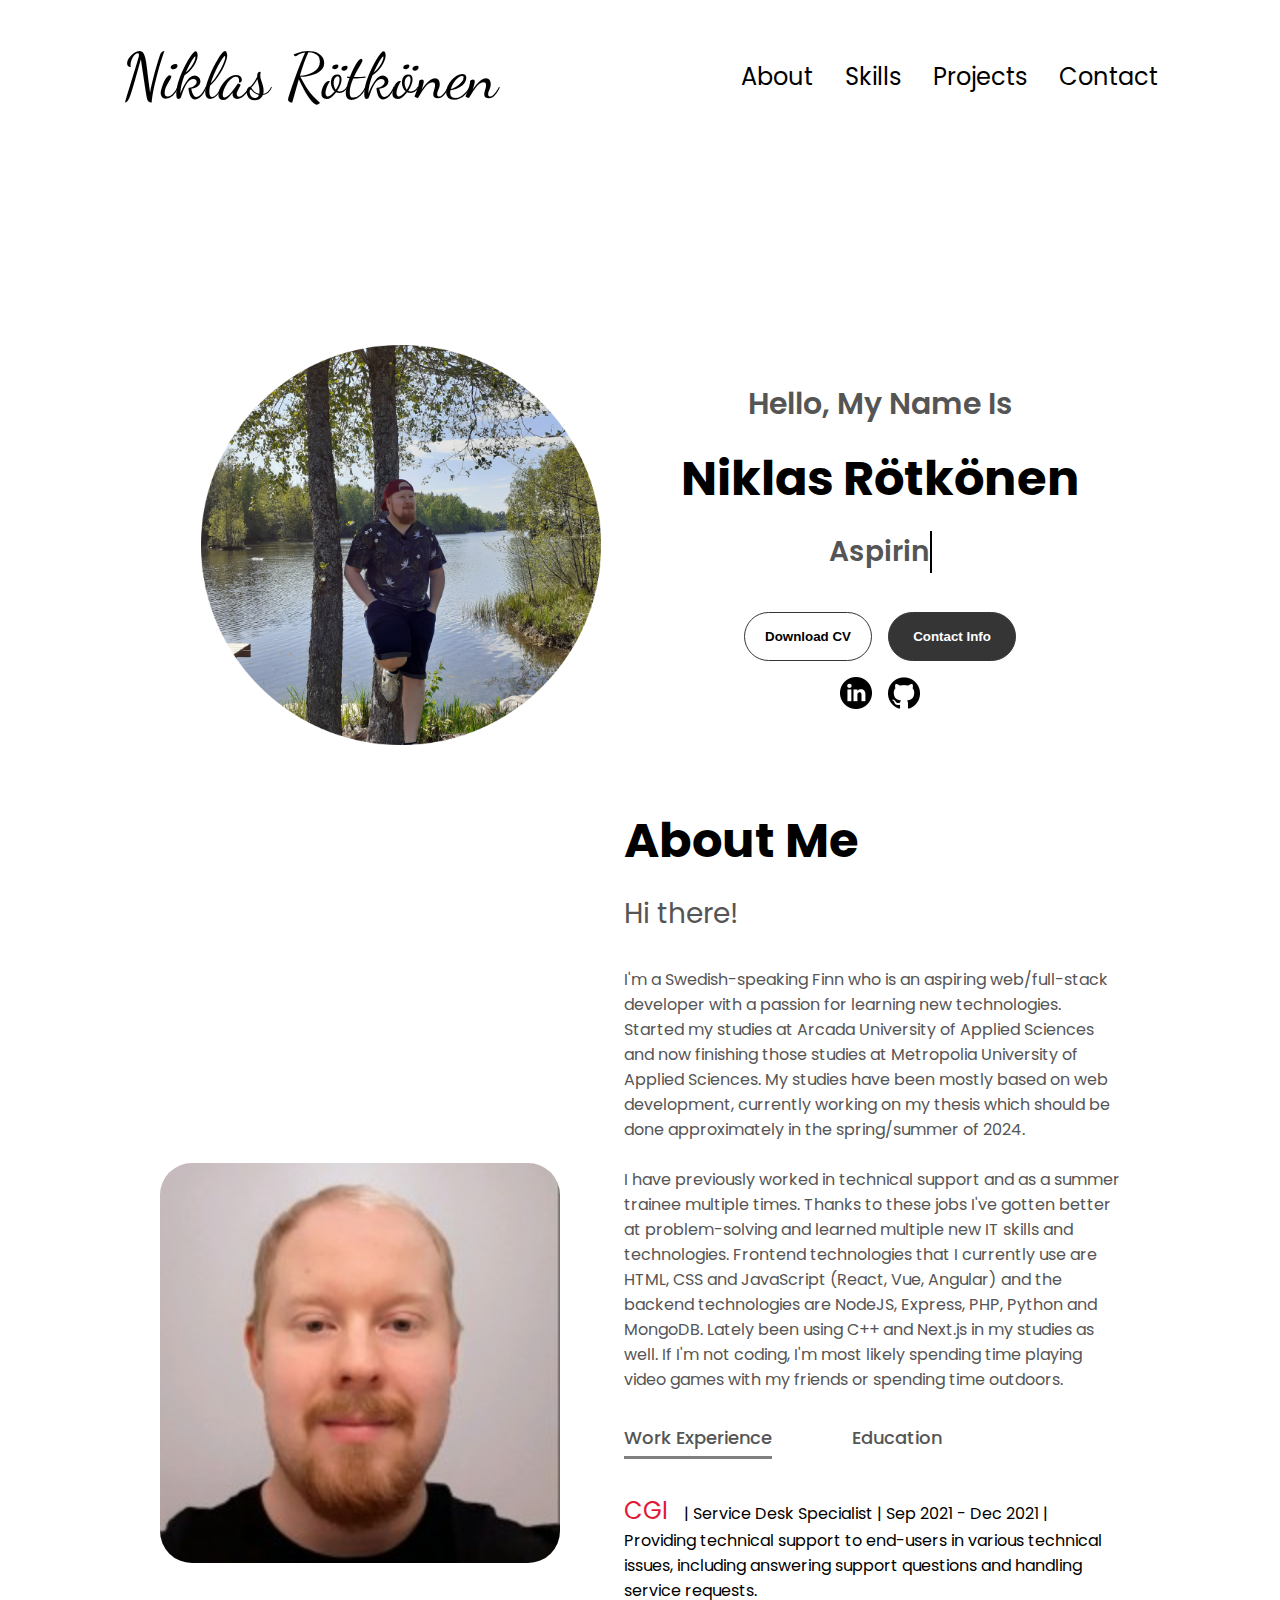
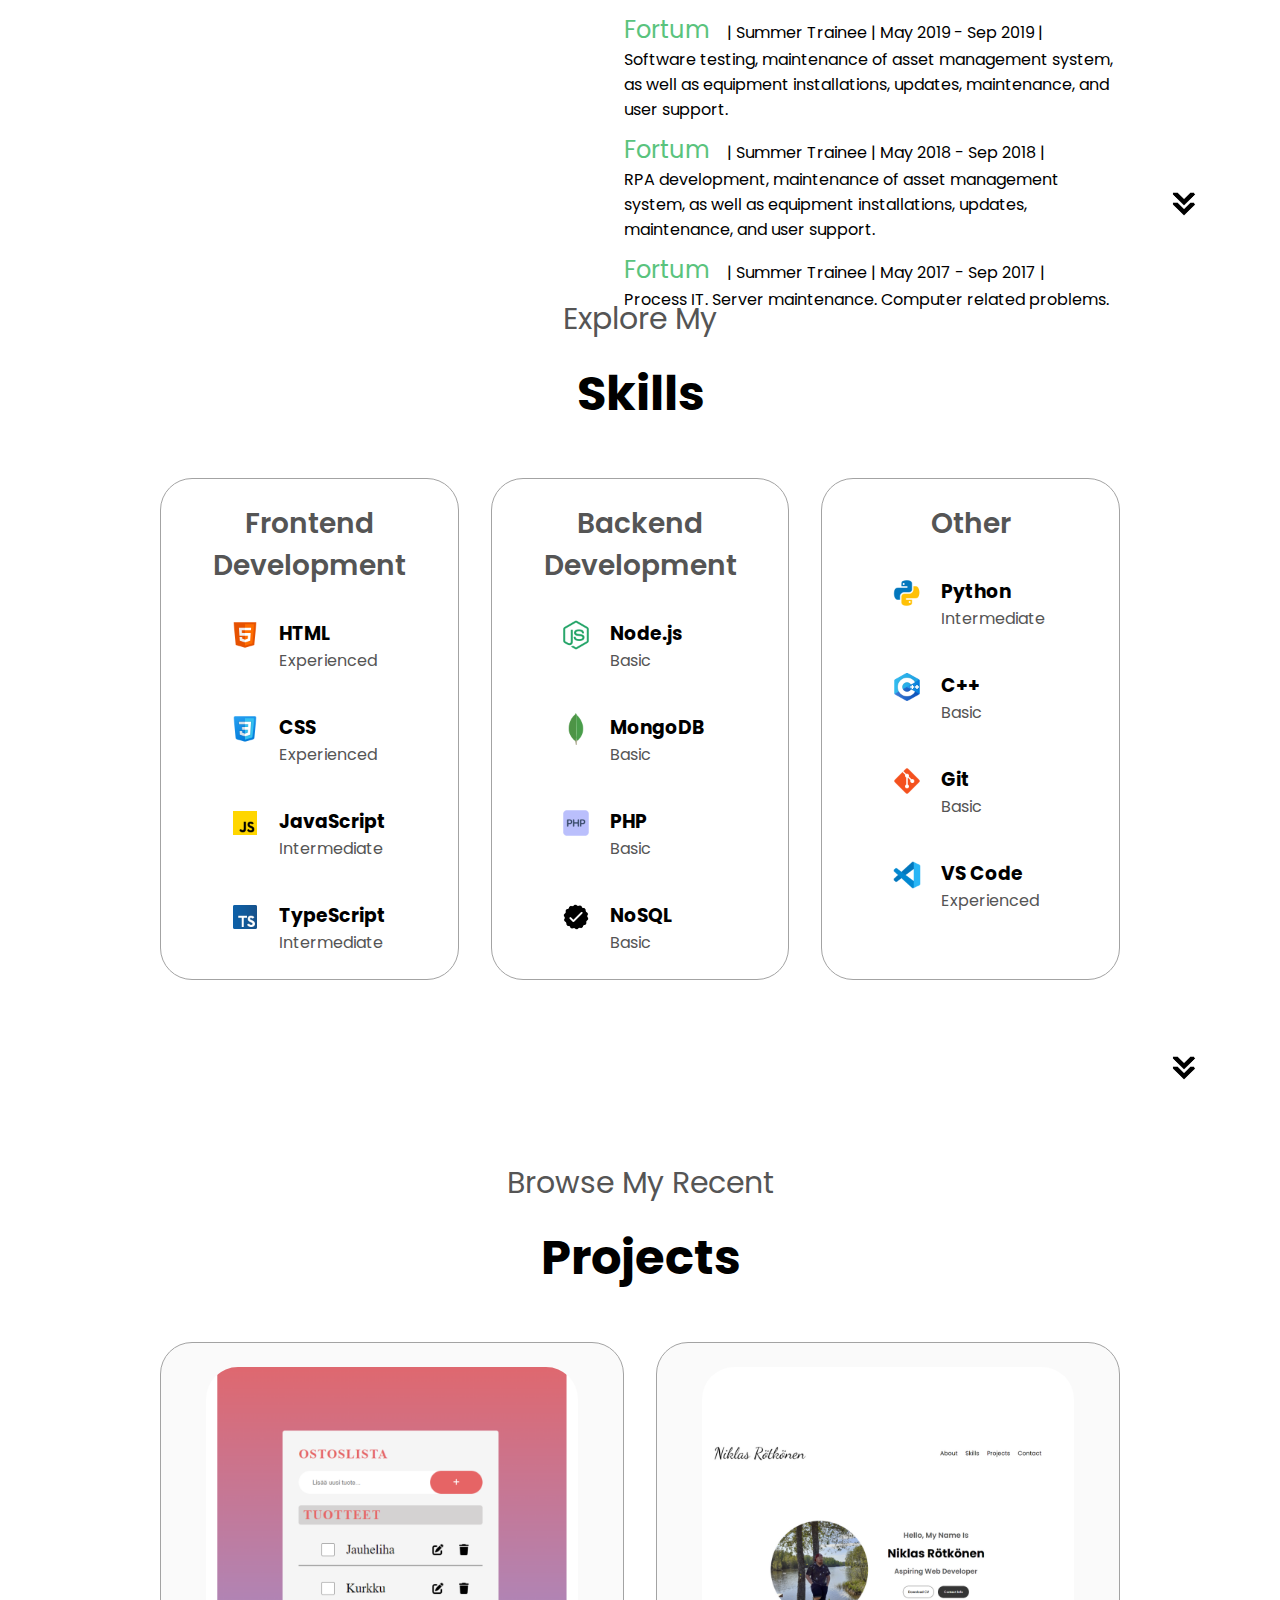
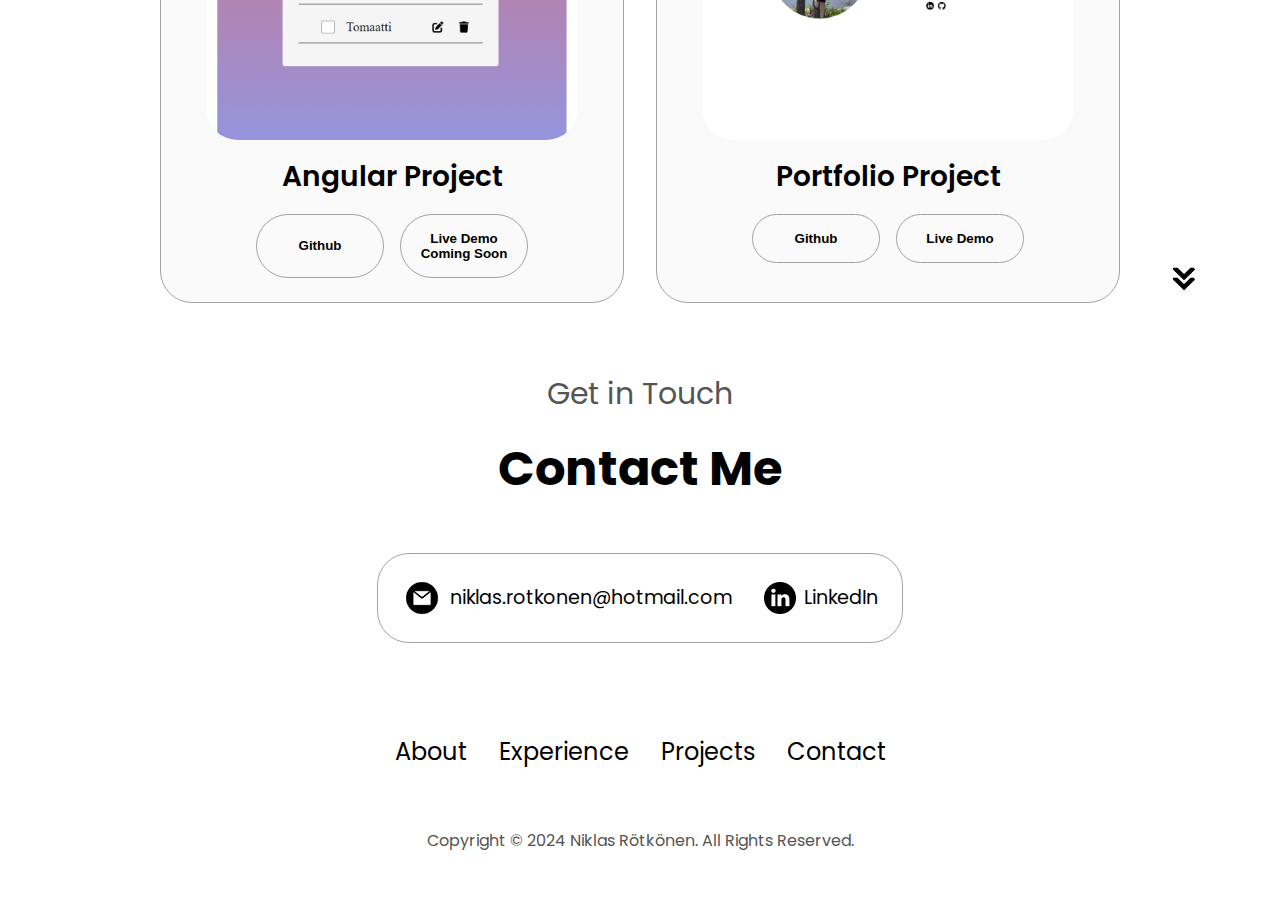
==== index.html @ 267f4d44 "Added new icons for skills" ====
<!DOCTYPE html>
<html lang="en">
  <head>
    <meta charset="UTF-8">
    <meta name="viewport" content="width=device-width, initial-scale=1.0">
    <meta http-equiv="X-UA-Compatible" content="ie=edge">
    <title>My Portfolio</title>
    <link rel="stylesheet" href="style.css">
    <link rel="stylesheet" href="mediaqueries.css">
  </head>
  <body>
    <nav id="website-nav">
      <div class="name">Niklas Rötkönen</div>
      <ul class="nav-links">
        <li><a href="#about">About</a></li>
        <li><a href="#skills">Skills</a></li>
        <li><a href="#projects">Projects</a></li>
        <li><a href="#contact">Contact</a></li>
      </ul>   
    </nav>
    <nav id="mobile-nav">
      <div class="mobile-name">Niklas Rötkönen</div>
      <div class="mobile-menu">
        <div class="mobile-icon" onclick="toggleMenu()">
          <span></span>
          <span></span>
          <span></span>
        </div>
        <ul class="menu-links">
          <li><a href="#about" onclick="toggleMenu()">About</a></li>
          <li><a href="#skills" onclick="toggleMenu()">Skills</a></li>
          <li><a href="#projects" onclick="toggleMenu()">Projects</a></li>
          <li><a href="#contact" onclick="toggleMenu()">Contact</a></li>
        </ul>
      </div>
    </nav>
    <section id="profile">
      <div class="section-pic-container">
        <img src="assets/outdoors.png" alt="Niklas Rötkönen Profile Picture" class="animated-img">
      </div>
      <div class="section-text">
        <p class="section-text-p1">Hello, My Name Is</p>
        <h1 class="title">Niklas Rötkönen</h1>
        <p id="typewriter" class="section-text-p2"></p>
        <div class="btn-container">
          <button class="btn btn-color-2" onclick="window.open('assets/EnglishCV.pdf')">Download CV</button>
          <button class="btn btn-color-1" onclick="location.href='#contact'">Contact Info</button>
        </div>
        <div id="socials-container">
          <img src="assets/linkedin.png" alt="My Linkedin profile" class="icon" onclick="location.href='https://linkedin.com/in/niklas-rötkönen-7517a8155/'">
          <img src="assets/github.png" alt="My Github profile" class="icon" onclick="location.href='https://github.com/rotkonen'">
        </div>
      </div>
    </section>
    <section id="about">
      <div class="section-container">
        <div class="section-pic-container">
          <img src="assets/profile.png" alt="Profile picture" class="about-pic"/>
        </div>
        <div class="about-details-container">
          <h1 class="title-about">About Me</h1>
          <div class="text-container">
            <p class="section-text-p3">Hi there!</p>
            <p>
              I'm a Swedish-speaking Finn who is an aspiring web/full-stack developer with a passion for learning new technologies.
              Started my studies at Arcada University of Applied Sciences and now finishing those studies at Metropolia University of Applied Sciences. My studies have been mostly based on web development, currently working on my thesis which should be done approximately in the spring/summer of 2024.
              <br><br>I have previously worked in technical support and as a summer trainee multiple times. Thanks to these jobs I've gotten better at problem-solving and learned multiple new IT skills and technologies.
              Frontend technologies that I currently use are HTML, CSS and JavaScript (React, Vue, Angular) and the backend technologies are NodeJS, Express, PHP, Python and MongoDB. Lately been using C++ and Next.js in my studies as well.
              If I'm not coding, I'm most likely spending time playing video games with my friends or spending time outdoors. 
            </p>
          </div>
          <div class="about-containers">
            <p class="tab-links active-link" onclick="openTab('workexperience')">Work Experience</p>
            <p class="tab-links" onclick="openTab('education')">Education</p>
          </div>
          <div class="tab-containers active-tab" id="workexperience">
            <ul>
              <li><span class="cgi">CGI</span>| Service Desk Specialist | Sep 2021 - Dec 2021 |<br>Providing technical support to end-users in various technical issues, including answering support questions and handling service requests.</li>
              <li><span class="fortum">Fortum</span>| Summer Trainee | May 2019 - Sep 2019 |<br>Software testing, maintenance of asset management system, as well as equipment installations, updates, maintenance, and user support.</li> 
              <li><span class="fortum">Fortum</span>| Summer Trainee | May 2018 - Sep 2018 |<br>RPA development, maintenance of asset management system, as well as equipment installations, updates, maintenance, and user support.</li>
              <li><span class="fortum">Fortum</span>| Summer Trainee | May 2017 - Sep 2017 |<br>Process IT. Server maintenance. Computer related problems.</li>
            </ul>
          </div>
          <div class="tab-containers" id="education">
            <ul>
              <li><span class="metropolia">Metropolia</span>| Jun 2022 - May/Jun 2024 |<br>Bachelor of Engineering | Information and Communication Technology</li>
              <li><span class="arcada">Arcada</span>| 2015 - 2021 |<br>Infortmation Technology</li> 
            </ul>
          </div>
        </div>
      </div>
      <img src="assets/arrow.png" alt="Arrow icon" class="icon arrow" onclick="location.href='#skills'"/>
    </section>
    <section id="skills">
      <p class="section-text-p1">Explore My</p>
      <h1 class="title">Skills</h1>
      <div class="skills-details-container">
        <div class="about-containers">
          <div class="details-container">
            <h2 class="skills-sub-title">Frontend Development</h2>
            <div class="article-container">
              <article>
                <img src="assets/html.png" alt="Skills icon" class="icon"/>
                <div class="skill-details">
                  <h3>HTML</h3>
                  <p>Experienced</p>
                </div>
              </article>
              <article>
                <img src="assets/css.png" alt="Skills icon" class="icon"/>
                <div class="skill-details">
                  <h3>CSS</h3>
                  <p>Experienced</p>
                </div>
              </article>
              <article>
                <img src="assets/javascript.png" alt="Skills icon" class="icon"/>
                <div class="skill-details">
                  <h3>JavaScript</h3>
                  <p>Intermediate</p>
                </div>
              </article>
              <article>
                <img src="assets/typescript.png" alt="Skills icon" class="icon"/>
                <div class="skill-details">
                  <h3>TypeScript</h3>
                  <p>Intermediate</p>
                </div>
              </article>
            </div>
          </div>
          <div class="details-container">
            <h2 class="skills-sub-title">Backend Development</h2>
            <div class="article-container">
              <article>
                <img src="assets/nodejs.png" alt="Skills icon" class="icon"/>
                <div class="skill-details">
                  <h3>Node.js</h3>
                  <p>Basic</p>
                </div>
              </article>
              <article>
                <img src="assets/mongodb.png" alt="Skills icon" class="icon"/>
                <div class="skill-details">
                  <h3>MongoDB</h3>
                  <p>Basic</p>
                </div>
              </article>
              <article>
                <img src="assets/php.png" alt="Skills icon" class="icon"/>
                <div class="skill-details">
                  <h3>PHP</h3>
                  <p>Basic</p>
                </div>
              </article>
              <article>
                <img src="assets/checkmark.png" alt="Skills icon" class="icon"/>
                <div class="skill-details">
                  <h3>NoSQL</h3>
                  <p>Basic</p>
                </div>
              </article>
            </div>
          </div>
          <div class="details-container">
            <h2 class="skills-sub-title">Other</h2>
            <div class="article-container">
              <article>
                <img src="assets/python.png" alt="Skills icon" class="icon"/>
                <div class="skill-details">
                  <h3>Python</h3>
                  <p>Intermediate</p>
                </div>
              </article>
              <article>
                <img src="assets/c.png" alt="Skills icon" class="icon"/>
                <div class="skill-details">
                  <h3>C++</h3>
                  <p>Basic</p>
                </div>
              </article>
              <article>
                <img src="assets/git.png" alt="Skills icon" class="icon"/>
                <div class="skill-details">
                  <h3>Git</h3>
                  <p>Basic</p>
                </div>
              </article>
              <article>
                <img src="assets/visual-studio-code.png" alt="Skills icon" class="icon"/>
                <div class="skill-details">
                  <h3>VS Code</h3>
                  <p>Experienced</p>
                </div>
              </article>
            </div>
          </div>
        </div>
      </div>
      <img src="assets/arrow.png" alt="Arrow icon" class="icon arrow" onclick="location.href='#projects'"/>
    </section>
    <section id="projects">
      <p class="section-text-p1">Browse My Recent</p>
      <h1 class="title">Projects</h1>
      <div class="skills-details-container">
        <div class="about-containers">
          <div class="details-container color-container">
            <div class="article-container">
              <img src="assets/project-1.png" alt="Project 1" class="project-img"/>
            </div>
            <h2 class="skills-sub-title project-title">Angular Project</h2>
            <div class="btn-container">
              <button class="btn btn-color-2 project-btn" onclick="location.href='https://github.com/rotkonen/ShoppingList'">Github</button>
              <button class="btn btn-color-2 project-btn" onclick="location.href=''">Live Demo Coming Soon</button>
            </div>
          </div>
          <div class="details-container color-container">
            <div class="article-container">
              <img src="assets/project-2.png" alt="Project 2" class="project-img"/>
            </div>
            <h2 class="skills-sub-title project-title">Portfolio Project</h2>
            <div class="btn-container">
              <button class="btn btn-color-2 project-btn" onclick="location.href='https://github.com/rotkonen/Portfolio'">Github</button>
              <button class="btn btn-color-2 project-btn" onclick="location.href='https://rotkonen.github.io/Portfolio/'">Live Demo</button>
            </div>
          </div>
        </div>
      </div>
      <img src="assets/arrow.png" alt="Arrow icon" class="icon arrow" onclick="location.href='#contact'"/>
    </section>
    <section id="contact">
      <p class="section-text-p1">Get in Touch</p>
      <h1 class="title">Contact Me</h1>
      <div class="contact-info-upper-container">
        <div class="contact-info-container">
          <img src="assets/email.png" alt="Email icon" class="icon contact-icon email-icon"/>
          <p><a href="mailto:niklas.rotkonen@hotmail.com">niklas.rotkonen@hotmail.com</a></p>
        </div>
        <div class="contact-info-container">
          <img src="assets/linkedin.png" alt="LinkedIn icon" class="icon contact-icon"/>
          <p><a href="https://linkedin.com/in/niklas-rötkönen-7517a8155/">LinkedIn</a></p>
        </div>
      </div>
    </section>
    <footer>
      <nav>
        <div class="nav-links-container">
          <ul class="nav-links">
            <li><a href="#about">About</a></li>
            <li><a href="#experience">Experience</a></li>
            <li><a href="#projects">Projects</a></li>
            <li><a href="#contact">Contact</a></li>
          </ul>
        </div>
      </nav>
      <p>Copyright &#169; 2024 Niklas Rötkönen. All Rights Reserved.</p>
    </footer>
    <script src="script.js"></script>
  </body>
</html>
---- style.css ----
@import url('https://fonts.googleapis.com/css2?family=Poppins:ital,wght@0,100;0,200;0,300;0,400;0,500;0,600;0,700;0,800;0,900;1,100;1,200;1,300;1,400;1,500;1,600;1,700;1,800;1,900&display=swap');
@import url('https://fonts.googleapis.com/css2?family=Dancing+Script:wght@400..700&family=Lugrasimo&display=swap');
* {
    margin: 0;
    padding: 0;
}
body {
    font-family: "Poppins", serif;
}
html {
    scroll-behavior: smooth;
}
p {
 color:rgb(85, 85, 85);
}
a, .btn {
    transition: all 300ms ease;
}
nav, .nav-links {
    display: flex;
}
nav {
    justify-content: space-around;
    align-items: center;
    height: 17vh;
}
.nav-links {
    gap: 2rem;
    list-style: none;
    font-size: 1.5rem;
}
a {
    color: black;
    text-decoration: none;
    text-decoration-color: white;
    position: relative;
}
a::after {
    content: '';
    width: 0;
    height: 0.1em;
    background: grey;
    position: absolute;
    left: 0;
    bottom: -0.375rem;
    transition: 0.5s;
}
a:hover::after,
a:focus::after {
    width: 100%;
}
.name {
    font-family: "Dancing Script", serif;
    font-size: 4rem;
}
.name {
    cursor: default;
}
#mobile-nav {
    display: none;
}
.mobile-menu {
    position: relative;
    display: inline-block;
}
.mobile-icon {
    display: flex;
    flex-direction: column;
    justify-content: space-between;
    height: 24px;
    width: 30px;
    cursor: pointer;
}
.mobile-icon span {
    width: 100%;
    height: 2px;
    background-color: black;
    transition: all 0.3 ease-in-out;
}
.menu-links {
    position:absolute;
    top:100%;
    right:0%;
    background-color: white;
    width: fit-content;
    max-height: 0;
    overflow: hidden;
    transition: all 0.3 ease-in-out;
}
.menu-links a {
    display: block;
    padding: 10px;
    text-align: center;
    font-size: 1.5rem;
    color: black;
    text-decoration: none;
    transition: all 0.3 ease-in-out;
}
.menu-links li {
    list-style: none;
}
.menu-links.open {
    max-height: 300px;
}
.mobile-icon.open span:first-child {
    transform: rotate(45deg) translate(10px, 5px);
}
.mobile-icon.open span:nth-child(2) {
    opacity: 0;
}
.mobile-icon.open span:last-child {
    transform: rotate(-45deg) translate(10px, -5px);
}
.mobile-icon span:first-child {
    transform: none;
}
.mobile-icon span:first-child {
    opacity: 1;
}
.mobile-icon span:first-child {
    transform: none;
}

/* Sections */

section {
    padding-top: 4vh;
    height: 96vh;
    margin: 0 10rem;
    box-sizing: border-box;
    min-height: fit-content;
}
.section-container {
    display: flex;
}

/* Profile Section */

#profile {
    display: flex;
    justify-content: center;
    gap: 5rem;
    height: 80vh;

}
.section-pic-container {
    display: flex;
    height: 400px;
    width: 400px;
    margin: auto 0;
}
.section-text {
    align-self: center;
    text-align: center;
}
.section-text p {
    font-weight: 600;
}
.section-text-p1 {
    text-align: center;
    font-size: 30px;
    margin-bottom: 1rem;
}
.section-text-p2 {
    font-size: 1.75rem;
    margin-bottom: 2rem;
}
.section-text-p3 {
    font-size: 1.75rem;
    margin-bottom: 2rem;
}
.section-text-p2 {
    border-right: 2px solid #000;
    white-space: nowrap;
    overflow: hidden;
    display: inline-block;
    animation: typing 2s steps(40, end), blink-caret .75s step-end infinite;
}
  @keyframes typing {
    from { width: 0 }
    to { width: 100% }
  }
  @keyframes blink-caret {
    from, to { border-color: transparent }
    50% { border-color: #000 }
  }
.title {
    font-size: 3rem;
    text-align: center;
    margin-bottom: 1rem;
}
#socials-container {
    display: flex;
    justify-content: center;
    margin-top: 1rem;
    gap: 1rem;
}
.animated-img {
    animation: pulse 2s infinite;
  }
  
  @keyframes pulse {
    0% {
      transform: scale(1);
    }
    50% {
      transform: scale(1.1);
    }
    100% {
      transform: scale(1);
    }
  }

/* ICONS */

.icon {
    cursor: pointer;
    height: 2rem;
}

/* BUTTONS */

.btn-container {
    display: flex;
    justify-content: center;
    gap: 1rem;
}
.btn {
    font-weight: 600;
    transition: all 300ms ease;
    padding: 1rem;
    width: 8rem;
    border-radius: 2rem;
}
.btn-color-1, .btn-color-2 {
    border: rgb(53,53,53,53) 0.1rem solid;
}
.btn-color-1:hover, .btn-color-2:hover {
    cursor: pointer;
}
.btn-color-1, .btn-color-2:hover {
    background: rgb(53,53,53);
    color: white;
}
.btn-color-1:hover {
    background: rgb(0,0,0);
}
.btn-color-2 {
    background: none;
}
.btn-color-2:hover {
    border: rgb(255,255,255) 0.1rem solid;
}
.btn-container {
    gap: 1rem;
}

/* About Section */

#about {
    position: relative;
}
.about-containers {
    gap:2rem;
    margin-bottom: 2rem;
    margin-top: 2rem;
}
.about-details-container {
    justify-content: center;
    flex-direction: column;
}
.about-containers, .about-details-container {
    display: flex;
}
.title-about {
    font-size: 3rem;
    margin-bottom: 1rem; 
}
.tab-links {
    margin-right: 3rem;
    font-size: 18px;
    font-weight: 500;
    cursor: pointer;
    position: relative;
}
.tab-links::after {
    content: '';
    width: 0;
    height: 0.2rem;
    background: grey;
    position: absolute;
    left:0;
    bottom: -0.5rem;
    transition: 0.5s;
}
.tab-links.active-link::after {
    width: 100%;
}
.tab-containers ul li {
    list-style: none;
    margin: 0.6rem 0;
}
.cgi {
    color: #e11937;
    font-size: 1.5rem;
    margin-right: 1rem;
}
.fortum {
    color: #5ac37d;
    font-size: 1.5rem;
    margin-right: 1rem;
}
.metropolia {
    color: #e85d0c;
    font-size: 1.5rem;
    margin-right: 1rem;
}
.arcada {
    font-size: 1.5rem;
    margin-right: 1rem;
}
.tab-containers {
    display: none;
}
.tab-containers.active-tab {
    display: block;
}
.about-pic {
    border-radius: 2rem;
}
.arrow {
    position: absolute;
    right: -5rem;
    bottom: 2.5rem;
}
.icon.arrow {
    animation: bounce 0.5s infinite alternate;
}

  @keyframes bounce{
    from {
      transform: translateY(0);
    }
    to {
      transform: translateY(-10px);
    }
  }
.details-container {
    padding: 1.5rem;
    flex: 1;
    background: white;
    border-radius: 2rem;
    border: rgb(53,53,53) 0.1rem solid;
    border-color: rgb(163,163,163);
    text-align: center;
}
.section-container {
    gap: 4rem;
    height: 80%;
}
.section-pic-container {
    height: 400px;
    width: 400px;
    margin: auto 0;    
}

/* Skills SECTION */

#skills {
    position: relative;
}
.skills-sub-title {
    color: rgb(85, 85, 85);
    font-weight: 600;
    font-size: 1.75rem;
    margin-bottom: 2rem;
}
.skills-details-container {
    display: flex;
    justify-content: center;
    flex-direction: column;
}
.article-container {
    display: flex;
    text-align: initial;
    flex-wrap: wrap;
    flex-direction: row;
    gap: 2.5rem;
    justify-content: space-around;
}
article {
    display: flex;
    width: 10rem;
    justify-content: space-around;
    gap: 0.5rem;
}
article .icon {
    cursor: default;
}
.skill-details {
    flex-grow: 1;
    margin-left: 10px;
}
  
  /* PROJECTS SECTION */
  
#projects {
    position: relative;
}
.color-container {
    border-color: rgb(163, 163, 163);
    background: rgb(250, 250, 250);
}
.project-img {
    border-radius: 2rem;
    width: 90%;
    height: 90%;
}
.project-title {
    margin: 1rem;
    color: black;
}
.project-btn {
    color: black;
    border-color: rgb(163, 163, 163);
}
.article-container .project-img {
    transition: transform 0.3s ease;
}
.article-container:hover .project-img {
    transform: scale(1.04);
}
  
/* CONTACT */
  
#contact {
    display: flex;
    justify-content: center;
    flex-direction: column;
    height: 70vh;
}
.contact-info-upper-container {
    display: flex;
    justify-content: center;
    border-radius: 2rem;
    border: rgb(53, 53, 53) 0.1rem solid;
    border-color: rgb(163, 163, 163);
    background: (250, 250, 250);
    margin: 2rem auto;
    padding: 0.5rem;
}
.contact-info-container {
    display: flex;
    align-items: center;
    justify-content: center;
    gap: 0.5rem;
    margin: 1rem;
}
.contact-info-container p {
    font-size: larger;
}
.contact-icon {
    cursor: default;
}
  
.email-icon {
    height: 2.5rem;
}
  
/* FOOTER SECTION */
  
footer {
    height: 26vh;
    margin: 0 1rem;
}
  
footer p {
    text-align: center;
}
---- mediaqueries.css ----
@import url('https://fonts.googleapis.com/css2?family=Dancing+Script:wght@400..700&family=Lugrasimo&display=swap');
@media screen and (max-width: 1200px){
    #website-nav{
        display: none;
    }
    #mobile-nav{
        display: flex;
        position: relative;
        z-index: 9999;
    }
    #experience, .experience-details-container {
        margin-top: 2rem;
    }
    #profile, .section-container{
        display: block;
    }
    .arrow {
        display: none;
    }    
    section, .section-container{
        height: fit-content;
    }
    section{
        margin: 0 5%;
    }
    .section-pic-container{
        width: 275px;
        height: 275px;
        margin: 0 auto 2rem;
    }
    .about-containers {
        margin-top: 2rem;
        display: flex;
    }
    .tab-links {
      margin-right: 20px;
    }
    .title-about{
      text-align: center;
    }
    .section-text-p3{
      text-align: center;
    }
}

@media screen and (max-width: 1400px){
    #profile{
        height: 83vh;
        margin-bottom: 6rem;
    }
    .about-containers {
        flex-wrap: wrap;
    }
    #contact, #projects {
        height: fit-content;
    }  
}

@media screen and (max-width: 600px) {
    #contact, footer {
      height: 40vh;
    }
    #profile {
      height: 83vh;
      margin-bottom: 0;
    }
    article {
      font-size: 1rem;
    }
    footer nav {
      height: fit-content;
      margin-bottom: 2rem;
    }
    .about-containers, .contact-info-upper-container, .btn-container {
      flex-wrap: wrap;
    }
    .contact-info-container {
      margin: 0;
    }
    .contact-info-container p, .nav-links li a {
      font-size: 1rem;
    }
    .experience-sub-title {
      font-size: 1.25rem;
    }
    .logo {
      font-size: 1.5rem;
    }
    .nav-links {
      flex-direction: column;
      gap: 0.5rem;
      text-align: center;
    }
    .section-pic-container {
      width: auto;
      height: 46vw;
      justify-content: center;
    }
    .section-text-p2 {
      font-size: 1.25rem;
    }
    .title {
      font-size: 2rem;
    }
    .text-container {
      text-align: justify;
    }
  }
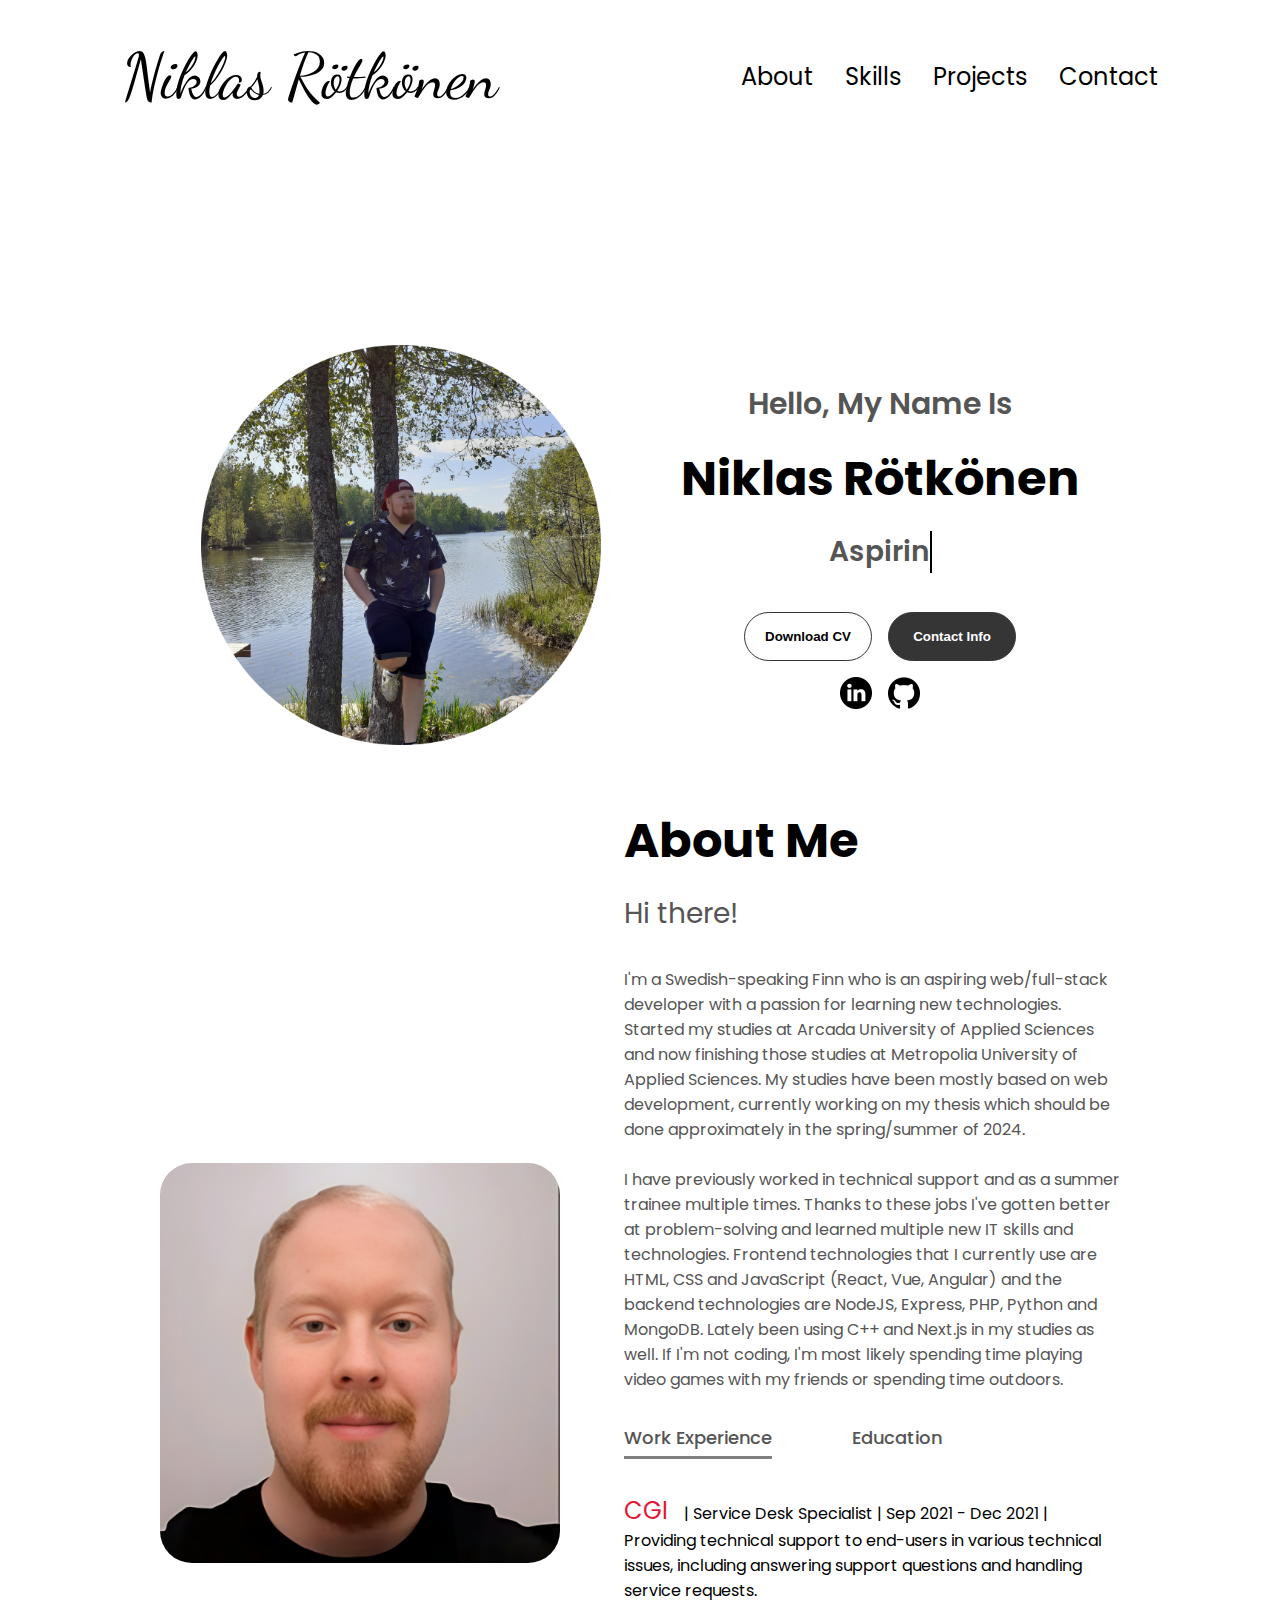
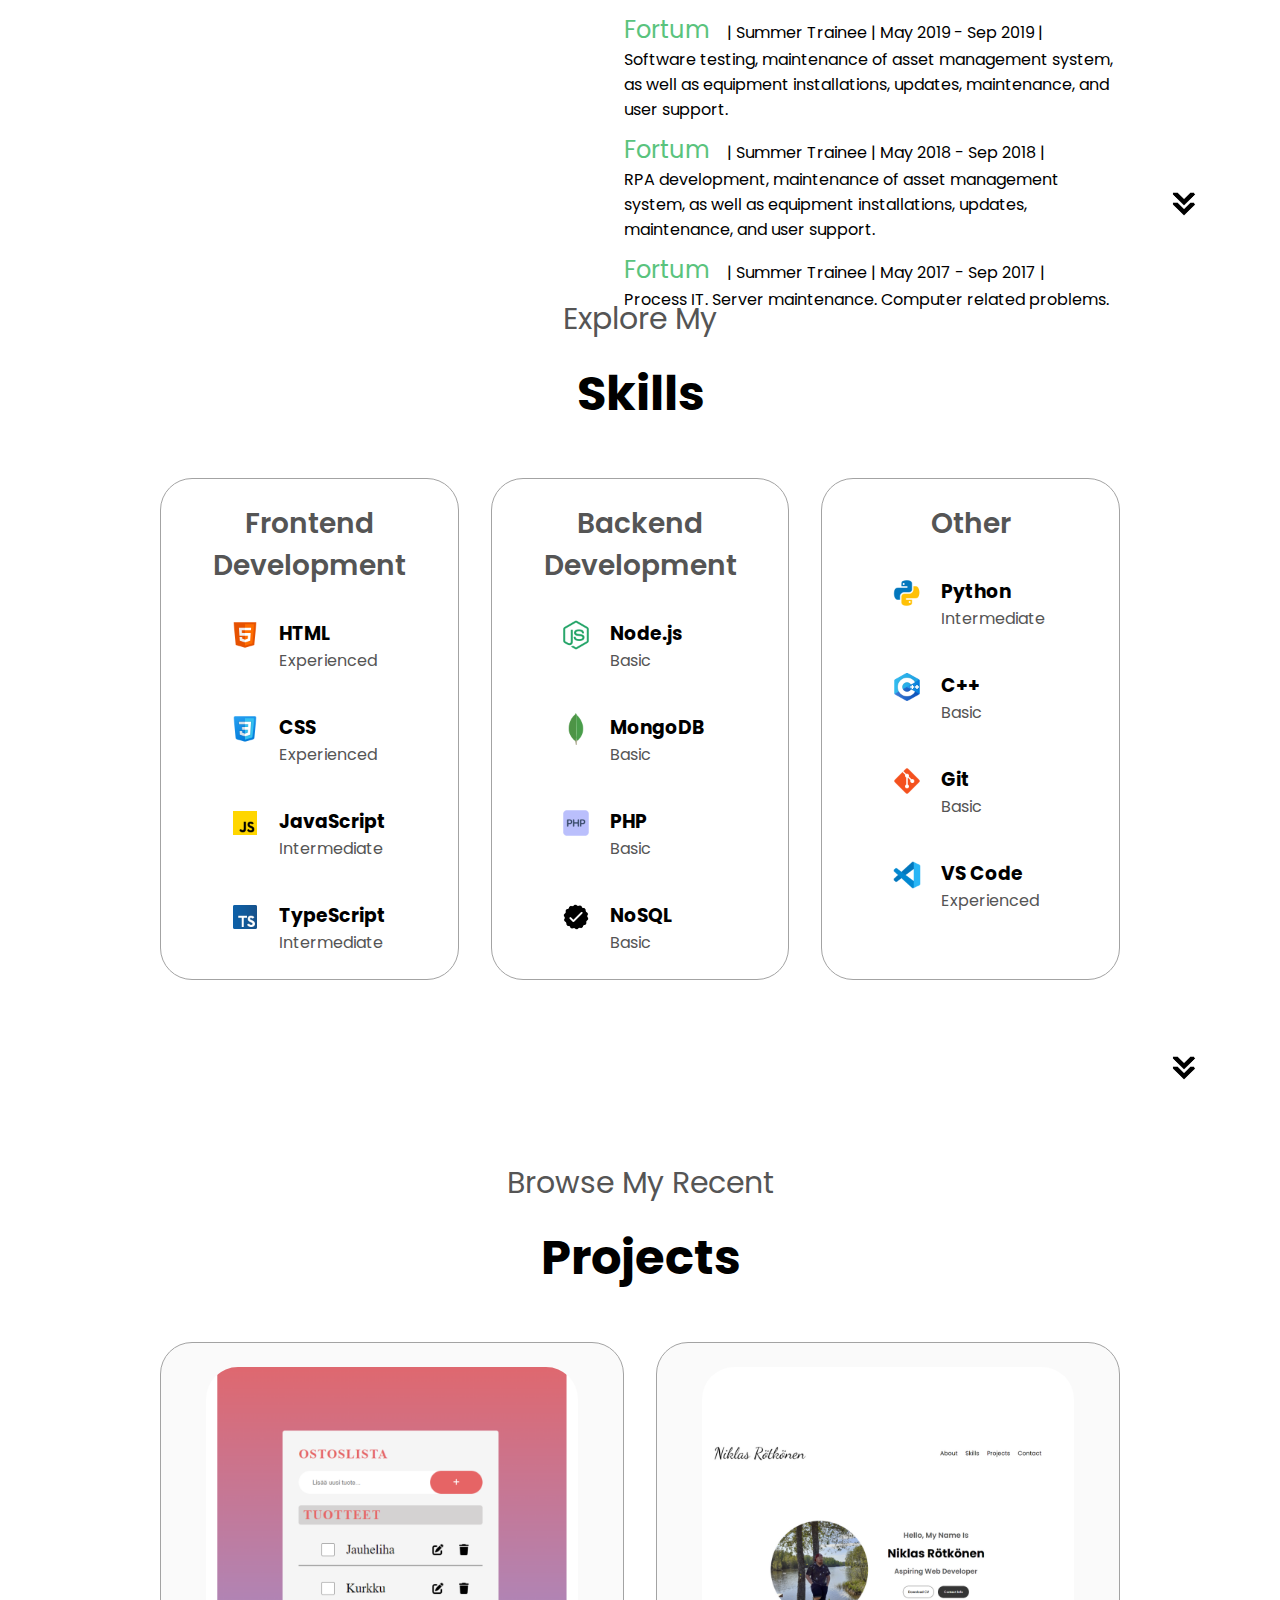
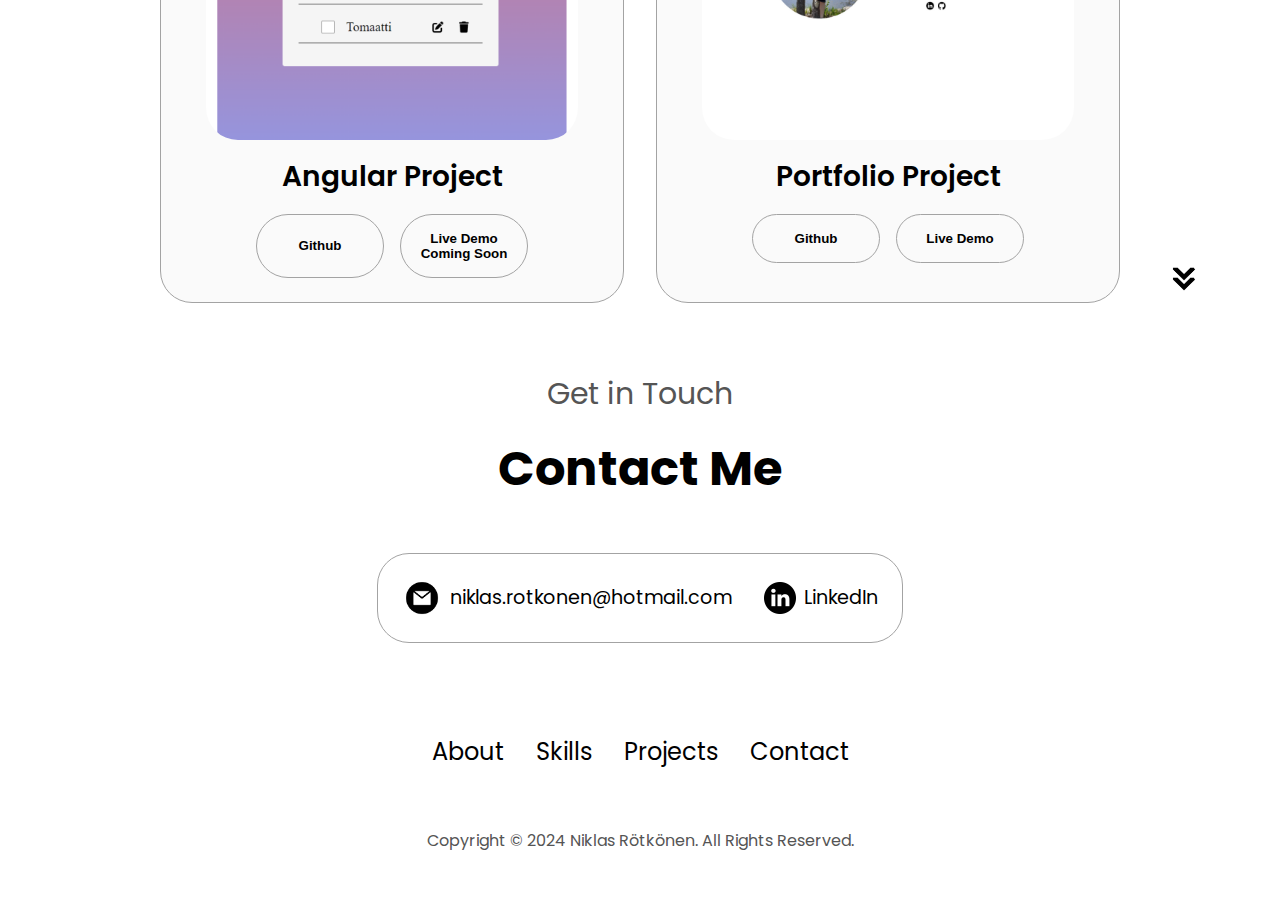
==== commit 0f80302f: "Changed experience to skills" ====
--- a/index.html
+++ b/index.html
@@ -1,260 +1,283 @@
 <!DOCTYPE html>
 <html lang="en">
-  <head>
-    <meta charset="UTF-8">
-    <meta name="viewport" content="width=device-width, initial-scale=1.0">
-    <meta http-equiv="X-UA-Compatible" content="ie=edge">
-    <title>My Portfolio</title>
-    <link rel="stylesheet" href="style.css">
-    <link rel="stylesheet" href="mediaqueries.css">
-  </head>
-  <body>
-    <nav id="website-nav">
-      <div class="name">Niklas Rötkönen</div>
-      <ul class="nav-links">
-        <li><a href="#about">About</a></li>
-        <li><a href="#skills">Skills</a></li>
-        <li><a href="#projects">Projects</a></li>
-        <li><a href="#contact">Contact</a></li>
-      </ul>   
+
+<head>
+  <meta charset="UTF-8">
+  <meta name="viewport" content="width=device-width, initial-scale=1.0">
+  <meta http-equiv="X-UA-Compatible" content="ie=edge">
+  <title>My Portfolio</title>
+  <link rel="stylesheet" href="style.css">
+  <link rel="stylesheet" href="mediaqueries.css">
+</head>
+
+<body>
+  <nav id="website-nav">
+    <div class="name">Niklas Rötkönen</div>
+    <ul class="nav-links">
+      <li><a href="#about">About</a></li>
+      <li><a href="#skills">Skills</a></li>
+      <li><a href="#projects">Projects</a></li>
+      <li><a href="#contact">Contact</a></li>
+    </ul>
+  </nav>
+  <nav id="mobile-nav">
+    <div class="mobile-name">Niklas Rötkönen</div>
+    <div class="mobile-menu">
+      <div class="mobile-icon" onclick="toggleMenu()">
+        <span></span>
+        <span></span>
+        <span></span>
+      </div>
+      <ul class="menu-links">
+        <li><a href="#about" onclick="toggleMenu()">About</a></li>
+        <li><a href="#skills" onclick="toggleMenu()">Skills</a></li>
+        <li><a href="#projects" onclick="toggleMenu()">Projects</a></li>
+        <li><a href="#contact" onclick="toggleMenu()">Contact</a></li>
+      </ul>
+    </div>
+  </nav>
+  <section id="profile">
+    <div class="section-pic-container">
+      <img src="assets/outdoors.png" alt="Niklas Rötkönen Profile Picture" class="animated-img">
+    </div>
+    <div class="section-text">
+      <p class="section-text-p1">Hello, My Name Is</p>
+      <h1 class="title">Niklas Rötkönen</h1>
+      <p id="typewriter" class="section-text-p2"></p>
+      <div class="btn-container">
+        <button class="btn btn-color-2" onclick="window.open('assets/EnglishCV.pdf')">Download CV</button>
+        <button class="btn btn-color-1" onclick="location.href='#contact'">Contact Info</button>
+      </div>
+      <div id="socials-container">
+        <img src="assets/linkedin.png" alt="My Linkedin profile" class="icon"
+          onclick="location.href='https://linkedin.com/in/niklas-rötkönen-7517a8155/'">
+        <img src="assets/github.png" alt="My Github profile" class="icon"
+          onclick="location.href='https://github.com/rotkonen'">
+      </div>
+    </div>
+  </section>
+  <section id="about" class="hidden">
+    <div class="section-container">
+      <div class="section-pic-container">
+        <img src="assets/profile.png" alt="Profile picture" class="about-pic" />
+      </div>
+      <div class="about-details-container">
+        <h1 class="title-about">About Me</h1>
+        <div class="text-container">
+          <p class="section-text-p3">Hi there!</p>
+          <p>
+            I'm a Swedish-speaking Finn who is an aspiring web/full-stack developer with a passion for learning new
+            technologies.
+            Started my studies at Arcada University of Applied Sciences and now finishing those studies at Metropolia
+            University of Applied Sciences. My studies have been mostly based on web development, currently working on
+            my thesis which should be done approximately in the spring/summer of 2024.
+            <br><br>I have previously worked in technical support and as a summer trainee multiple times. Thanks to
+            these jobs I've gotten better at problem-solving and learned multiple new IT skills and technologies.
+            Frontend technologies that I currently use are HTML, CSS and JavaScript (React, Vue, Angular) and the
+            backend technologies are NodeJS, Express, PHP, Python and MongoDB. Lately been using C++ and Next.js in my
+            studies as well.
+            If I'm not coding, I'm most likely spending time playing video games with my friends or spending time
+            outdoors.
+          </p>
+        </div>
+        <div class="about-containers">
+          <p class="tab-links active-link" onclick="openTab('workexperience')">Work Experience</p>
+          <p class="tab-links" onclick="openTab('education')">Education</p>
+        </div>
+        <div class="tab-containers active-tab" id="workexperience">
+          <ul>
+            <li><span class="cgi">CGI</span>| Service Desk Specialist | Sep 2021 - Dec 2021 |<br>Providing technical
+              support to end-users in various technical issues, including answering support questions and handling
+              service requests.</li>
+            <li><span class="fortum">Fortum</span>| Summer Trainee | May 2019 - Sep 2019 |<br>Software testing,
+              maintenance of asset management system, as well as equipment installations, updates, maintenance, and user
+              support.</li>
+            <li><span class="fortum">Fortum</span>| Summer Trainee | May 2018 - Sep 2018 |<br>RPA development,
+              maintenance of asset management system, as well as equipment installations, updates, maintenance, and user
+              support.</li>
+            <li><span class="fortum">Fortum</span>| Summer Trainee | May 2017 - Sep 2017 |<br>Process IT. Server
+              maintenance. Computer related problems.</li>
+          </ul>
+        </div>
+        <div class="tab-containers" id="education">
+          <ul>
+            <li><span class="metropolia">Metropolia</span>| Jun 2022 - May/Jun 2024 |<br>Bachelor of Engineering |
+              Information and Communication Technology</li>
+            <li><span class="arcada">Arcada</span>| 2015 - 2021 |<br>Infortmation Technology</li>
+          </ul>
+        </div>
+      </div>
+    </div>
+    <img src="assets/arrow.png" alt="Arrow icon" class="icon arrow" onclick="location.href='#skills'" />
+  </section>
+  <section id="skills">
+    <p class="section-text-p1">Explore My</p>
+    <h1 class="title">Skills</h1>
+    <div class="skills-details-container">
+      <div class="about-containers">
+        <div class="details-container">
+          <h2 class="skills-sub-title">Frontend Development</h2>
+          <div class="article-container">
+            <article>
+              <img src="assets/html.png" alt="Skills icon" class="icon" />
+              <div class="skill-details">
+                <h3>HTML</h3>
+                <p>Experienced</p>
+              </div>
+            </article>
+            <article>
+              <img src="assets/css.png" alt="Skills icon" class="icon" />
+              <div class="skill-details">
+                <h3>CSS</h3>
+                <p>Experienced</p>
+              </div>
+            </article>
+            <article>
+              <img src="assets/javascript.png" alt="Skills icon" class="icon" />
+              <div class="skill-details">
+                <h3>JavaScript</h3>
+                <p>Intermediate</p>
+              </div>
+            </article>
+            <article>
+              <img src="assets/typescript.png" alt="Skills icon" class="icon" />
+              <div class="skill-details">
+                <h3>TypeScript</h3>
+                <p>Intermediate</p>
+              </div>
+            </article>
+          </div>
+        </div>
+        <div class="details-container">
+          <h2 class="skills-sub-title">Backend Development</h2>
+          <div class="article-container">
+            <article>
+              <img src="assets/nodejs.png" alt="Skills icon" class="icon" />
+              <div class="skill-details">
+                <h3>Node.js</h3>
+                <p>Basic</p>
+              </div>
+            </article>
+            <article>
+              <img src="assets/mongodb.png" alt="Skills icon" class="icon" />
+              <div class="skill-details">
+                <h3>MongoDB</h3>
+                <p>Basic</p>
+              </div>
+            </article>
+            <article>
+              <img src="assets/php.png" alt="Skills icon" class="icon" />
+              <div class="skill-details">
+                <h3>PHP</h3>
+                <p>Basic</p>
+              </div>
+            </article>
+            <article>
+              <img src="assets/checkmark.png" alt="Skills icon" class="icon" />
+              <div class="skill-details">
+                <h3>NoSQL</h3>
+                <p>Basic</p>
+              </div>
+            </article>
+          </div>
+        </div>
+        <div class="details-container">
+          <h2 class="skills-sub-title">Other</h2>
+          <div class="article-container">
+            <article>
+              <img src="assets/python.png" alt="Skills icon" class="icon" />
+              <div class="skill-details">
+                <h3>Python</h3>
+                <p>Intermediate</p>
+              </div>
+            </article>
+            <article>
+              <img src="assets/c.png" alt="Skills icon" class="icon" />
+              <div class="skill-details">
+                <h3>C++</h3>
+                <p>Basic</p>
+              </div>
+            </article>
+            <article>
+              <img src="assets/git.png" alt="Skills icon" class="icon" />
+              <div class="skill-details">
+                <h3>Git</h3>
+                <p>Basic</p>
+              </div>
+            </article>
+            <article>
+              <img src="assets/visual-studio-code.png" alt="Skills icon" class="icon" />
+              <div class="skill-details">
+                <h3>VS Code</h3>
+                <p>Experienced</p>
+              </div>
+            </article>
+          </div>
+        </div>
+      </div>
+    </div>
+    <img src="assets/arrow.png" alt="Arrow icon" class="icon arrow" onclick="location.href='#projects'" />
+  </section>
+  <section id="projects">
+    <p class="section-text-p1">Browse My Recent</p>
+    <h1 class="title">Projects</h1>
+    <div class="skills-details-container">
+      <div class="about-containers">
+        <div class="details-container color-container">
+          <div class="article-container">
+            <img src="assets/project-1.png" alt="Project 1" class="project-img" />
+          </div>
+          <h2 class="skills-sub-title project-title">Angular Project</h2>
+          <div class="btn-container">
+            <button class="btn btn-color-2 project-btn"
+              onclick="location.href='https://github.com/rotkonen/ShoppingList'">Github</button>
+            <button class="btn btn-color-2 project-btn" onclick="location.href=''">Live Demo Coming Soon</button>
+          </div>
+        </div>
+        <div class="details-container color-container">
+          <div class="article-container">
+            <img src="assets/project-2.png" alt="Project 2" class="project-img" />
+          </div>
+          <h2 class="skills-sub-title project-title">Portfolio Project</h2>
+          <div class="btn-container">
+            <button class="btn btn-color-2 project-btn"
+              onclick="location.href='https://github.com/rotkonen/Portfolio'">Github</button>
+            <button class="btn btn-color-2 project-btn"
+              onclick="location.href='https://rotkonen.github.io/Portfolio/'">Live Demo</button>
+          </div>
+        </div>
+      </div>
+    </div>
+    <img src="assets/arrow.png" alt="Arrow icon" class="icon arrow" onclick="location.href='#contact'" />
+  </section>
+  <section id="contact">
+    <p class="section-text-p1">Get in Touch</p>
+    <h1 class="title">Contact Me</h1>
+    <div class="contact-info-upper-container">
+      <div class="contact-info-container">
+        <img src="assets/email.png" alt="Email icon" class="icon contact-icon email-icon" />
+        <p><a href="mailto:niklas.rotkonen@hotmail.com">niklas.rotkonen@hotmail.com</a></p>
+      </div>
+      <div class="contact-info-container">
+        <img src="assets/linkedin.png" alt="LinkedIn icon" class="icon contact-icon" />
+        <p><a href="https://linkedin.com/in/niklas-rötkönen-7517a8155/">LinkedIn</a></p>
+      </div>
+    </div>
+  </section>
+  <footer>
+    <nav>
+      <div class="nav-links-container">
+        <ul class="nav-links">
+          <li><a href="#about">About</a></li>
+          <li><a href="#skills">Skills</a></li>
+          <li><a href="#projects">Projects</a></li>
+          <li><a href="#contact">Contact</a></li>
+        </ul>
+      </div>
     </nav>
-    <nav id="mobile-nav">
-      <div class="mobile-name">Niklas Rötkönen</div>
-      <div class="mobile-menu">
-        <div class="mobile-icon" onclick="toggleMenu()">
-          <span></span>
-          <span></span>
-          <span></span>
-        </div>
-        <ul class="menu-links">
-          <li><a href="#about" onclick="toggleMenu()">About</a></li>
-          <li><a href="#skills" onclick="toggleMenu()">Skills</a></li>
-          <li><a href="#projects" onclick="toggleMenu()">Projects</a></li>
-          <li><a href="#contact" onclick="toggleMenu()">Contact</a></li>
-        </ul>
-      </div>
-    </nav>
-    <section id="profile">
-      <div class="section-pic-container">
-        <img src="assets/outdoors.png" alt="Niklas Rötkönen Profile Picture" class="animated-img">
-      </div>
-      <div class="section-text">
-        <p class="section-text-p1">Hello, My Name Is</p>
-        <h1 class="title">Niklas Rötkönen</h1>
-        <p id="typewriter" class="section-text-p2"></p>
-        <div class="btn-container">
-          <button class="btn btn-color-2" onclick="window.open('assets/EnglishCV.pdf')">Download CV</button>
-          <button class="btn btn-color-1" onclick="location.href='#contact'">Contact Info</button>
-        </div>
-        <div id="socials-container">
-          <img src="assets/linkedin.png" alt="My Linkedin profile" class="icon" onclick="location.href='https://linkedin.com/in/niklas-rötkönen-7517a8155/'">
-          <img src="assets/github.png" alt="My Github profile" class="icon" onclick="location.href='https://github.com/rotkonen'">
-        </div>
-      </div>
-    </section>
-    <section id="about">
-      <div class="section-container">
-        <div class="section-pic-container">
-          <img src="assets/profile.png" alt="Profile picture" class="about-pic"/>
-        </div>
-        <div class="about-details-container">
-          <h1 class="title-about">About Me</h1>
-          <div class="text-container">
-            <p class="section-text-p3">Hi there!</p>
-            <p>
-              I'm a Swedish-speaking Finn who is an aspiring web/full-stack developer with a passion for learning new technologies.
-              Started my studies at Arcada University of Applied Sciences and now finishing those studies at Metropolia University of Applied Sciences. My studies have been mostly based on web development, currently working on my thesis which should be done approximately in the spring/summer of 2024.
-              <br><br>I have previously worked in technical support and as a summer trainee multiple times. Thanks to these jobs I've gotten better at problem-solving and learned multiple new IT skills and technologies.
-              Frontend technologies that I currently use are HTML, CSS and JavaScript (React, Vue, Angular) and the backend technologies are NodeJS, Express, PHP, Python and MongoDB. Lately been using C++ and Next.js in my studies as well.
-              If I'm not coding, I'm most likely spending time playing video games with my friends or spending time outdoors. 
-            </p>
-          </div>
-          <div class="about-containers">
-            <p class="tab-links active-link" onclick="openTab('workexperience')">Work Experience</p>
-            <p class="tab-links" onclick="openTab('education')">Education</p>
-          </div>
-          <div class="tab-containers active-tab" id="workexperience">
-            <ul>
-              <li><span class="cgi">CGI</span>| Service Desk Specialist | Sep 2021 - Dec 2021 |<br>Providing technical support to end-users in various technical issues, including answering support questions and handling service requests.</li>
-              <li><span class="fortum">Fortum</span>| Summer Trainee | May 2019 - Sep 2019 |<br>Software testing, maintenance of asset management system, as well as equipment installations, updates, maintenance, and user support.</li> 
-              <li><span class="fortum">Fortum</span>| Summer Trainee | May 2018 - Sep 2018 |<br>RPA development, maintenance of asset management system, as well as equipment installations, updates, maintenance, and user support.</li>
-              <li><span class="fortum">Fortum</span>| Summer Trainee | May 2017 - Sep 2017 |<br>Process IT. Server maintenance. Computer related problems.</li>
-            </ul>
-          </div>
-          <div class="tab-containers" id="education">
-            <ul>
-              <li><span class="metropolia">Metropolia</span>| Jun 2022 - May/Jun 2024 |<br>Bachelor of Engineering | Information and Communication Technology</li>
-              <li><span class="arcada">Arcada</span>| 2015 - 2021 |<br>Infortmation Technology</li> 
-            </ul>
-          </div>
-        </div>
-      </div>
-      <img src="assets/arrow.png" alt="Arrow icon" class="icon arrow" onclick="location.href='#skills'"/>
-    </section>
-    <section id="skills">
-      <p class="section-text-p1">Explore My</p>
-      <h1 class="title">Skills</h1>
-      <div class="skills-details-container">
-        <div class="about-containers">
-          <div class="details-container">
-            <h2 class="skills-sub-title">Frontend Development</h2>
-            <div class="article-container">
-              <article>
-                <img src="assets/html.png" alt="Skills icon" class="icon"/>
-                <div class="skill-details">
-                  <h3>HTML</h3>
-                  <p>Experienced</p>
-                </div>
-              </article>
-              <article>
-                <img src="assets/css.png" alt="Skills icon" class="icon"/>
-                <div class="skill-details">
-                  <h3>CSS</h3>
-                  <p>Experienced</p>
-                </div>
-              </article>
-              <article>
-                <img src="assets/javascript.png" alt="Skills icon" class="icon"/>
-                <div class="skill-details">
-                  <h3>JavaScript</h3>
-                  <p>Intermediate</p>
-                </div>
-              </article>
-              <article>
-                <img src="assets/typescript.png" alt="Skills icon" class="icon"/>
-                <div class="skill-details">
-                  <h3>TypeScript</h3>
-                  <p>Intermediate</p>
-                </div>
-              </article>
-            </div>
-          </div>
-          <div class="details-container">
-            <h2 class="skills-sub-title">Backend Development</h2>
-            <div class="article-container">
-              <article>
-                <img src="assets/nodejs.png" alt="Skills icon" class="icon"/>
-                <div class="skill-details">
-                  <h3>Node.js</h3>
-                  <p>Basic</p>
-                </div>
-              </article>
-              <article>
-                <img src="assets/mongodb.png" alt="Skills icon" class="icon"/>
-                <div class="skill-details">
-                  <h3>MongoDB</h3>
-                  <p>Basic</p>
-                </div>
-              </article>
-              <article>
-                <img src="assets/php.png" alt="Skills icon" class="icon"/>
-                <div class="skill-details">
-                  <h3>PHP</h3>
-                  <p>Basic</p>
-                </div>
-              </article>
-              <article>
-                <img src="assets/checkmark.png" alt="Skills icon" class="icon"/>
-                <div class="skill-details">
-                  <h3>NoSQL</h3>
-                  <p>Basic</p>
-                </div>
-              </article>
-            </div>
-          </div>
-          <div class="details-container">
-            <h2 class="skills-sub-title">Other</h2>
-            <div class="article-container">
-              <article>
-                <img src="assets/python.png" alt="Skills icon" class="icon"/>
-                <div class="skill-details">
-                  <h3>Python</h3>
-                  <p>Intermediate</p>
-                </div>
-              </article>
-              <article>
-                <img src="assets/c.png" alt="Skills icon" class="icon"/>
-                <div class="skill-details">
-                  <h3>C++</h3>
-                  <p>Basic</p>
-                </div>
-              </article>
-              <article>
-                <img src="assets/git.png" alt="Skills icon" class="icon"/>
-                <div class="skill-details">
-                  <h3>Git</h3>
-                  <p>Basic</p>
-                </div>
-              </article>
-              <article>
-                <img src="assets/visual-studio-code.png" alt="Skills icon" class="icon"/>
-                <div class="skill-details">
-                  <h3>VS Code</h3>
-                  <p>Experienced</p>
-                </div>
-              </article>
-            </div>
-          </div>
-        </div>
-      </div>
-      <img src="assets/arrow.png" alt="Arrow icon" class="icon arrow" onclick="location.href='#projects'"/>
-    </section>
-    <section id="projects">
-      <p class="section-text-p1">Browse My Recent</p>
-      <h1 class="title">Projects</h1>
-      <div class="skills-details-container">
-        <div class="about-containers">
-          <div class="details-container color-container">
-            <div class="article-container">
-              <img src="assets/project-1.png" alt="Project 1" class="project-img"/>
-            </div>
-            <h2 class="skills-sub-title project-title">Angular Project</h2>
-            <div class="btn-container">
-              <button class="btn btn-color-2 project-btn" onclick="location.href='https://github.com/rotkonen/ShoppingList'">Github</button>
-              <button class="btn btn-color-2 project-btn" onclick="location.href=''">Live Demo Coming Soon</button>
-            </div>
-          </div>
-          <div class="details-container color-container">
-            <div class="article-container">
-              <img src="assets/project-2.png" alt="Project 2" class="project-img"/>
-            </div>
-            <h2 class="skills-sub-title project-title">Portfolio Project</h2>
-            <div class="btn-container">
-              <button class="btn btn-color-2 project-btn" onclick="location.href='https://github.com/rotkonen/Portfolio'">Github</button>
-              <button class="btn btn-color-2 project-btn" onclick="location.href='https://rotkonen.github.io/Portfolio/'">Live Demo</button>
-            </div>
-          </div>
-        </div>
-      </div>
-      <img src="assets/arrow.png" alt="Arrow icon" class="icon arrow" onclick="location.href='#contact'"/>
-    </section>
-    <section id="contact">
-      <p class="section-text-p1">Get in Touch</p>
-      <h1 class="title">Contact Me</h1>
-      <div class="contact-info-upper-container">
-        <div class="contact-info-container">
-          <img src="assets/email.png" alt="Email icon" class="icon contact-icon email-icon"/>
-          <p><a href="mailto:niklas.rotkonen@hotmail.com">niklas.rotkonen@hotmail.com</a></p>
-        </div>
-        <div class="contact-info-container">
-          <img src="assets/linkedin.png" alt="LinkedIn icon" class="icon contact-icon"/>
-          <p><a href="https://linkedin.com/in/niklas-rötkönen-7517a8155/">LinkedIn</a></p>
-        </div>
-      </div>
-    </section>
-    <footer>
-      <nav>
-        <div class="nav-links-container">
-          <ul class="nav-links">
-            <li><a href="#about">About</a></li>
-            <li><a href="#experience">Experience</a></li>
-            <li><a href="#projects">Projects</a></li>
-            <li><a href="#contact">Contact</a></li>
-          </ul>
-        </div>
-      </nav>
-      <p>Copyright &#169; 2024 Niklas Rötkönen. All Rights Reserved.</p>
-    </footer>
-    <script src="script.js"></script>
-  </body>
+    <p>Copyright &#169; 2024 Niklas Rötkönen. All Rights Reserved.</p>
+  </footer>
+  <script src="script.js"></script>
+</body>
+
 </html>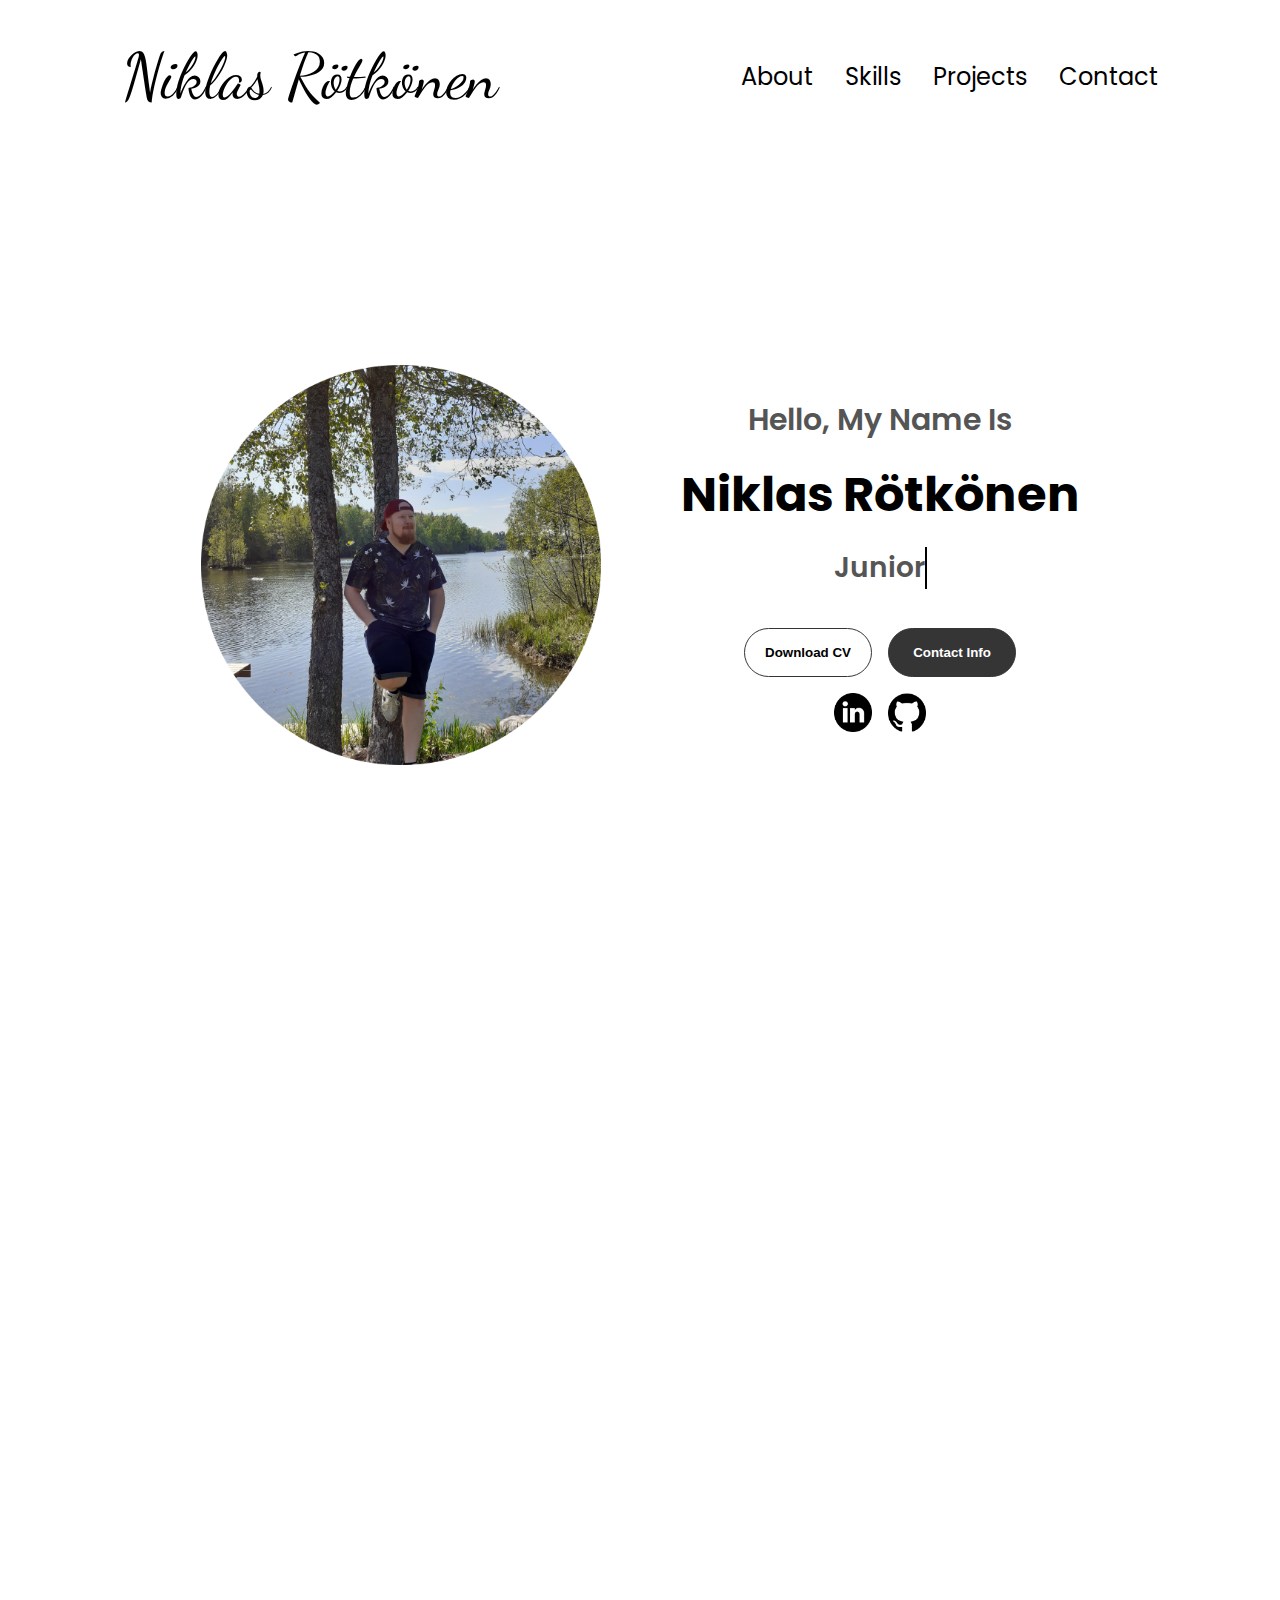
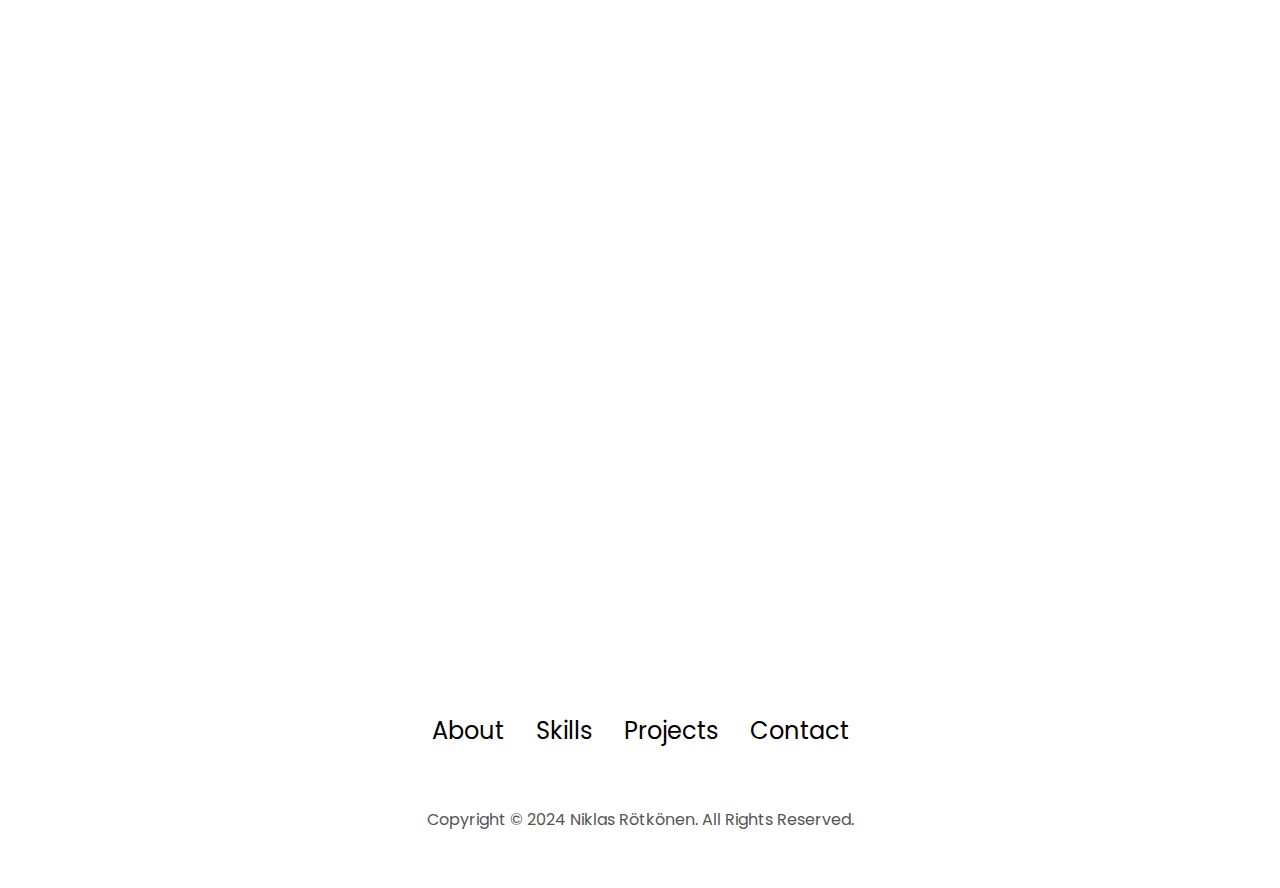
==== commit 8d60b9e5: "Added scroll animation" ====
--- a/index.html
+++ b/index.html
@@ -36,7 +36,7 @@
       </ul>
     </div>
   </nav>
-  <section id="profile">
+  <section id="profile" class="fade-in">
     <div class="section-pic-container">
       <img src="assets/outdoors.png" alt="Niklas Rötkönen Profile Picture" class="animated-img">
     </div>
@@ -56,7 +56,7 @@
       </div>
     </div>
   </section>
-  <section id="about" class="hidden">
+  <section id="about" class="fade-in">
     <div class="section-container">
       <div class="section-pic-container">
         <img src="assets/profile.png" alt="Profile picture" class="about-pic" />
@@ -66,7 +66,7 @@
         <div class="text-container">
           <p class="section-text-p3">Hi there!</p>
           <p>
-            I'm a Swedish-speaking Finn who is an aspiring web/full-stack developer with a passion for learning new
+            I'm a Swedish-speaking Finn who is an junior software developer with a passion for learning new
             technologies.
             Started my studies at Arcada University of Applied Sciences and now finishing those studies at Metropolia
             University of Applied Sciences. My studies have been mostly based on web development, currently working on
@@ -86,31 +86,30 @@
         </div>
         <div class="tab-containers active-tab" id="workexperience">
           <ul>
-            <li><span class="cgi">CGI</span>| Service Desk Specialist | Sep 2021 - Dec 2021 |<br>Providing technical
+            <li><span class="cgi">CGI</span>| Service Desk Specialist | Sep 2021 - Dec 2021 |<br>- Providing technical
               support to end-users in various technical issues, including answering support questions and handling
               service requests.</li>
-            <li><span class="fortum">Fortum</span>| Summer Trainee | May 2019 - Sep 2019 |<br>Software testing,
+            <li><span class="fortum">Fortum</span>| Summer Trainee | May 2019 - Sep 2019 |<br>- Software testing,
               maintenance of asset management system, as well as equipment installations, updates, maintenance, and user
               support.</li>
-            <li><span class="fortum">Fortum</span>| Summer Trainee | May 2018 - Sep 2018 |<br>RPA development,
+            <li><span class="fortum">Fortum</span>| Summer Trainee | May 2018 - Sep 2018 |<br>- RPA development,
               maintenance of asset management system, as well as equipment installations, updates, maintenance, and user
               support.</li>
-            <li><span class="fortum">Fortum</span>| Summer Trainee | May 2017 - Sep 2017 |<br>Process IT. Server
+            <li><span class="fortum">Fortum</span>| Summer Trainee | May 2017 - Sep 2017 |<br>- Process IT. Server
               maintenance. Computer related problems.</li>
           </ul>
         </div>
         <div class="tab-containers" id="education">
           <ul>
-            <li><span class="metropolia">Metropolia</span>| Jun 2022 - May/Jun 2024 |<br>Bachelor of Engineering |
-              Information and Communication Technology</li>
-            <li><span class="arcada">Arcada</span>| 2015 - 2021 |<br>Infortmation Technology</li>
+            <li><span class="metropolia">Metropolia</span>| Jun 2022 - May/Jun 2024 |<br>- Bachelor of Engineering |
+              Information and Communication Technology | 238 cr </li>
+            <li><span class="arcada">Arcada</span>| 2015 - 2021 |<br>- Infortmation Technology</li>
           </ul>
         </div>
       </div>
     </div>
-    <img src="assets/arrow.png" alt="Arrow icon" class="icon arrow" onclick="location.href='#skills'" />
-  </section>
-  <section id="skills">
+  </section>
+  <section id="skills" class="fade-in">
     <p class="section-text-p1">Explore My</p>
     <h1 class="title">Skills</h1>
     <div class="skills-details-container">
@@ -122,28 +121,24 @@
               <img src="assets/html.png" alt="Skills icon" class="icon" />
               <div class="skill-details">
                 <h3>HTML</h3>
-                <p>Experienced</p>
               </div>
             </article>
             <article>
               <img src="assets/css.png" alt="Skills icon" class="icon" />
               <div class="skill-details">
                 <h3>CSS</h3>
-                <p>Experienced</p>
               </div>
             </article>
             <article>
               <img src="assets/javascript.png" alt="Skills icon" class="icon" />
               <div class="skill-details">
                 <h3>JavaScript</h3>
-                <p>Intermediate</p>
               </div>
             </article>
             <article>
               <img src="assets/typescript.png" alt="Skills icon" class="icon" />
               <div class="skill-details">
                 <h3>TypeScript</h3>
-                <p>Intermediate</p>
               </div>
             </article>
           </div>
@@ -155,28 +150,24 @@
               <img src="assets/nodejs.png" alt="Skills icon" class="icon" />
               <div class="skill-details">
                 <h3>Node.js</h3>
-                <p>Basic</p>
               </div>
             </article>
             <article>
               <img src="assets/mongodb.png" alt="Skills icon" class="icon" />
               <div class="skill-details">
                 <h3>MongoDB</h3>
-                <p>Basic</p>
               </div>
             </article>
             <article>
               <img src="assets/php.png" alt="Skills icon" class="icon" />
               <div class="skill-details">
                 <h3>PHP</h3>
-                <p>Basic</p>
               </div>
             </article>
             <article>
               <img src="assets/checkmark.png" alt="Skills icon" class="icon" />
               <div class="skill-details">
                 <h3>NoSQL</h3>
-                <p>Basic</p>
               </div>
             </article>
           </div>
@@ -188,37 +179,32 @@
               <img src="assets/python.png" alt="Skills icon" class="icon" />
               <div class="skill-details">
                 <h3>Python</h3>
-                <p>Intermediate</p>
               </div>
             </article>
             <article>
               <img src="assets/c.png" alt="Skills icon" class="icon" />
               <div class="skill-details">
                 <h3>C++</h3>
-                <p>Basic</p>
               </div>
             </article>
             <article>
               <img src="assets/git.png" alt="Skills icon" class="icon" />
               <div class="skill-details">
                 <h3>Git</h3>
-                <p>Basic</p>
               </div>
             </article>
             <article>
               <img src="assets/visual-studio-code.png" alt="Skills icon" class="icon" />
               <div class="skill-details">
                 <h3>VS Code</h3>
-                <p>Experienced</p>
-              </div>
-            </article>
-          </div>
-        </div>
-      </div>
-    </div>
-    <img src="assets/arrow.png" alt="Arrow icon" class="icon arrow" onclick="location.href='#projects'" />
-  </section>
-  <section id="projects">
+              </div>
+            </article>
+          </div>
+        </div>
+      </div>
+    </div>
+  </section>
+  <section id="projects" class="fade-in">
     <p class="section-text-p1">Browse My Recent</p>
     <h1 class="title">Projects</h1>
     <div class="skills-details-container">
@@ -228,6 +214,7 @@
             <img src="assets/project-1.png" alt="Project 1" class="project-img" />
           </div>
           <h2 class="skills-sub-title project-title">Angular Project</h2>
+          <p class="project-info">More info at the GitHub repo README</p>
           <div class="btn-container">
             <button class="btn btn-color-2 project-btn"
               onclick="location.href='https://github.com/rotkonen/ShoppingList'">Github</button>
@@ -239,6 +226,7 @@
             <img src="assets/project-2.png" alt="Project 2" class="project-img" />
           </div>
           <h2 class="skills-sub-title project-title">Portfolio Project</h2>
+          <p class="project-info">More info at the GitHub repo README</p>
           <div class="btn-container">
             <button class="btn btn-color-2 project-btn"
               onclick="location.href='https://github.com/rotkonen/Portfolio'">Github</button>
@@ -248,9 +236,8 @@
         </div>
       </div>
     </div>
-    <img src="assets/arrow.png" alt="Arrow icon" class="icon arrow" onclick="location.href='#contact'" />
-  </section>
-  <section id="contact">
+  </section>
+  <section id="contact" class="fade-in">
     <p class="section-text-p1">Get in Touch</p>
     <h1 class="title">Contact Me</h1>
     <div class="contact-info-upper-container">
--- a/style.css
+++ b/style.css
@@ -1,40 +1,65 @@
 @import url('https://fonts.googleapis.com/css2?family=Poppins:ital,wght@0,100;0,200;0,300;0,400;0,500;0,600;0,700;0,800;0,900;1,100;1,200;1,300;1,400;1,500;1,600;1,700;1,800;1,900&display=swap');
 @import url('https://fonts.googleapis.com/css2?family=Dancing+Script:wght@400..700&family=Lugrasimo&display=swap');
+
 * {
     margin: 0;
     padding: 0;
 }
+
+@keyframes slide-in {
+    from {
+        opacity: 0;
+        transform: translateY(-50px);
+    }
+
+    to {
+        opacity: 1;
+        transform: translateY(0);
+    }
+}
+
 body {
     font-family: "Poppins", serif;
-}
+    animation: slide-in 0.5s ease-in-out;
+}
+
 html {
     scroll-behavior: smooth;
 }
+
 p {
- color:rgb(85, 85, 85);
-}
-a, .btn {
+    color: rgb(85, 85, 85);
+}
+
+a,
+.btn {
     transition: all 300ms ease;
 }
-nav, .nav-links {
-    display: flex;
-}
+
+nav,
+.nav-links {
+    display: flex;
+}
+
 nav {
     justify-content: space-around;
     align-items: center;
     height: 17vh;
 }
+
 .nav-links {
     gap: 2rem;
     list-style: none;
     font-size: 1.5rem;
 }
+
 a {
     color: black;
     text-decoration: none;
     text-decoration-color: white;
     position: relative;
 }
+
 a::after {
     content: '';
     width: 0;
@@ -45,24 +70,30 @@
     bottom: -0.375rem;
     transition: 0.5s;
 }
+
 a:hover::after,
 a:focus::after {
     width: 100%;
 }
+
 .name {
     font-family: "Dancing Script", serif;
     font-size: 4rem;
 }
+
 .name {
     cursor: default;
 }
+
 #mobile-nav {
     display: none;
 }
+
 .mobile-menu {
     position: relative;
     display: inline-block;
 }
+
 .mobile-icon {
     display: flex;
     flex-direction: column;
@@ -71,22 +102,25 @@
     width: 30px;
     cursor: pointer;
 }
+
 .mobile-icon span {
     width: 100%;
     height: 2px;
     background-color: black;
     transition: all 0.3 ease-in-out;
 }
+
 .menu-links {
-    position:absolute;
-    top:100%;
-    right:0%;
+    position: absolute;
+    top: 100%;
+    right: 0%;
     background-color: white;
     width: fit-content;
     max-height: 0;
     overflow: hidden;
     transition: all 0.3 ease-in-out;
 }
+
 .menu-links a {
     display: block;
     padding: 10px;
@@ -96,27 +130,35 @@
     text-decoration: none;
     transition: all 0.3 ease-in-out;
 }
+
 .menu-links li {
     list-style: none;
 }
+
 .menu-links.open {
     max-height: 300px;
 }
+
 .mobile-icon.open span:first-child {
     transform: rotate(45deg) translate(10px, 5px);
 }
+
 .mobile-icon.open span:nth-child(2) {
     opacity: 0;
 }
+
 .mobile-icon.open span:last-child {
     transform: rotate(-45deg) translate(10px, -5px);
 }
+
 .mobile-icon span:first-child {
     transform: none;
 }
+
 .mobile-icon span:first-child {
     opacity: 1;
 }
+
 .mobile-icon span:first-child {
     transform: none;
 }
@@ -130,6 +172,7 @@
     box-sizing: border-box;
     min-height: fit-content;
 }
+
 .section-container {
     display: flex;
 }
@@ -143,32 +186,57 @@
     height: 80vh;
 
 }
+
 .section-pic-container {
     display: flex;
     height: 400px;
     width: 400px;
     margin: auto 0;
 }
+
 .section-text {
     align-self: center;
     text-align: center;
 }
+
 .section-text p {
     font-weight: 600;
 }
+
 .section-text-p1 {
     text-align: center;
     font-size: 30px;
     margin-bottom: 1rem;
 }
+
+@keyframes slideInRight {
+    0% {
+        opacity: 0;
+        transform: translateX(100%);
+    }
+
+    100% {
+        opacity: 1;
+        transform: translateX(0);
+    }
+}
+
+.section-text-p1,
+.title,
+.section-text-p3 {
+    animation: slideInRight 0.5s ease forwards;
+}
+
 .section-text-p2 {
     font-size: 1.75rem;
     margin-bottom: 2rem;
 }
+
 .section-text-p3 {
     font-size: 1.75rem;
     margin-bottom: 2rem;
 }
+
 .section-text-p2 {
     border-right: 2px solid #000;
     white-space: nowrap;
@@ -176,46 +244,78 @@
     display: inline-block;
     animation: typing 2s steps(40, end), blink-caret .75s step-end infinite;
 }
-  @keyframes typing {
-    from { width: 0 }
-    to { width: 100% }
-  }
-  @keyframes blink-caret {
-    from, to { border-color: transparent }
-    50% { border-color: #000 }
-  }
+
+@keyframes typing {
+    from {
+        width: 0
+    }
+
+    to {
+        width: 100%
+    }
+}
+
+@keyframes blink-caret {
+
+    from,
+    to {
+        border-color: transparent
+    }
+
+    50% {
+        border-color: #000
+    }
+}
+
 .title {
     font-size: 3rem;
     text-align: center;
     margin-bottom: 1rem;
 }
+
 #socials-container {
     display: flex;
     justify-content: center;
     margin-top: 1rem;
     gap: 1rem;
-}
+    animation: slideInLeft 0.5s ease forwards;
+}
+
+@keyframes slideInLeft {
+    0% {
+        opacity: 0;
+        transform: translateX(-100%);
+    }
+
+    100% {
+        opacity: 1;
+        transform: translateX(0);
+    }
+}
+
 .animated-img {
-    animation: pulse 2s infinite;
-  }
-  
-  @keyframes pulse {
+    animation: pulse 2s;
+}
+
+@keyframes pulse {
     0% {
-      transform: scale(1);
-    }
+        transform: scale(1);
+    }
+
     50% {
-      transform: scale(1.1);
-    }
+        transform: scale(1.2);
+    }
+
     100% {
-      transform: scale(1);
-    }
-  }
+        transform: scale(1);
+    }
+}
 
 /* ICONS */
 
 .icon {
     cursor: pointer;
-    height: 2rem;
+    height: 2.4rem;
 }
 
 /* BUTTONS */
@@ -225,6 +325,7 @@
     justify-content: center;
     gap: 1rem;
 }
+
 .btn {
     font-weight: 600;
     transition: all 300ms ease;
@@ -232,25 +333,35 @@
     width: 8rem;
     border-radius: 2rem;
 }
-.btn-color-1, .btn-color-2 {
-    border: rgb(53,53,53,53) 0.1rem solid;
-}
-.btn-color-1:hover, .btn-color-2:hover {
+
+.btn-color-1,
+.btn-color-2 {
+    border: rgb(53, 53, 53, 53) 0.1rem solid;
+}
+
+.btn-color-1:hover,
+.btn-color-2:hover {
     cursor: pointer;
 }
-.btn-color-1, .btn-color-2:hover {
-    background: rgb(53,53,53);
+
+.btn-color-1,
+.btn-color-2:hover {
+    background: rgb(53, 53, 53);
     color: white;
 }
+
 .btn-color-1:hover {
-    background: rgb(0,0,0);
-}
+    background: rgb(0, 0, 0);
+}
+
 .btn-color-2 {
     background: none;
 }
+
 .btn-color-2:hover {
-    border: rgb(255,255,255) 0.1rem solid;
-}
+    border: rgb(255, 255, 255) 0.1rem solid;
+}
+
 .btn-container {
     gap: 1rem;
 }
@@ -260,22 +371,29 @@
 #about {
     position: relative;
 }
+
 .about-containers {
-    gap:2rem;
+    gap: 2rem;
     margin-bottom: 2rem;
     margin-top: 2rem;
 }
+
 .about-details-container {
     justify-content: center;
     flex-direction: column;
 }
-.about-containers, .about-details-container {
-    display: flex;
-}
+
+.about-containers,
+.about-details-container {
+    display: flex;
+}
+
 .title-about {
     font-size: 3rem;
-    margin-bottom: 1rem; 
-}
+    margin-bottom: 1rem;
+    animation: slideInRight 0.5s ease forwards;
+}
+
 .tab-links {
     margin-right: 3rem;
     font-size: 18px;
@@ -283,85 +401,98 @@
     cursor: pointer;
     position: relative;
 }
+
 .tab-links::after {
     content: '';
     width: 0;
     height: 0.2rem;
     background: grey;
     position: absolute;
-    left:0;
+    left: 0;
     bottom: -0.5rem;
     transition: 0.5s;
 }
+
 .tab-links.active-link::after {
     width: 100%;
 }
+
 .tab-containers ul li {
     list-style: none;
     margin: 0.6rem 0;
 }
+
 .cgi {
     color: #e11937;
     font-size: 1.5rem;
     margin-right: 1rem;
 }
+
 .fortum {
     color: #5ac37d;
     font-size: 1.5rem;
     margin-right: 1rem;
 }
+
 .metropolia {
     color: #e85d0c;
     font-size: 1.5rem;
     margin-right: 1rem;
 }
+
 .arcada {
     font-size: 1.5rem;
     margin-right: 1rem;
 }
+
 .tab-containers {
     display: none;
 }
+
 .tab-containers.active-tab {
     display: block;
 }
+
 .about-pic {
     border-radius: 2rem;
-}
+    animation: slideInLeft 0.5s ease forwards;
+}
+
 .arrow {
     position: absolute;
     right: -5rem;
     bottom: 2.5rem;
 }
-.icon.arrow {
-    animation: bounce 0.5s infinite alternate;
-}
-
-  @keyframes bounce{
+
+@keyframes bounce {
     from {
-      transform: translateY(0);
-    }
+        transform: translateY(0);
+    }
+
     to {
-      transform: translateY(-10px);
-    }
-  }
+        transform: translateY(-10px);
+    }
+}
+
 .details-container {
     padding: 1.5rem;
     flex: 1;
     background: white;
     border-radius: 2rem;
-    border: rgb(53,53,53) 0.1rem solid;
-    border-color: rgb(163,163,163);
+    border: rgb(53, 53, 53) 0.1rem solid;
+    border-color: rgb(163, 163, 163);
     text-align: center;
 }
+
 .section-container {
     gap: 4rem;
     height: 80%;
 }
+
 .section-pic-container {
     height: 400px;
     width: 400px;
-    margin: auto 0;    
+    margin: auto 0;
 }
 
 /* Skills SECTION */
@@ -369,17 +500,20 @@
 #skills {
     position: relative;
 }
+
 .skills-sub-title {
     color: rgb(85, 85, 85);
     font-weight: 600;
     font-size: 1.75rem;
     margin-bottom: 2rem;
 }
+
 .skills-details-container {
     display: flex;
     justify-content: center;
     flex-direction: column;
 }
+
 .article-container {
     display: flex;
     text-align: initial;
@@ -388,57 +522,95 @@
     gap: 2.5rem;
     justify-content: space-around;
 }
+
 article {
     display: flex;
     width: 10rem;
     justify-content: space-around;
     gap: 0.5rem;
 }
+
 article .icon {
     cursor: default;
 }
+
 .skill-details {
     flex-grow: 1;
     margin-left: 10px;
 }
-  
-  /* PROJECTS SECTION */
-  
+
+.details-container:nth-child(1) {
+    animation: fadeInUp 0.5s forwards;
+}
+
+.details-container:nth-child(2) {
+    animation: fadeInUp 0.5s 0.1s forwards;
+}
+
+.details-container:nth-child(3) {
+    animation: fadeInUp 0.5s 0.2s forwards;
+}
+
+@keyframes fadeInUp {
+    from {
+        opacity: 0;
+        transform: translateY(100px);
+    }
+
+    to {
+        opacity: 1;
+        transform: translateY(0);
+    }
+}
+
+/* PROJECTS SECTION */
+
 #projects {
     position: relative;
 }
+
 .color-container {
     border-color: rgb(163, 163, 163);
     background: rgb(250, 250, 250);
 }
+
 .project-img {
     border-radius: 2rem;
-    width: 90%;
-    height: 90%;
-}
+    width: 75%;
+    height: 75%;
+}
+
 .project-title {
     margin: 1rem;
     color: black;
 }
+
 .project-btn {
     color: black;
     border-color: rgb(163, 163, 163);
 }
+
 .article-container .project-img {
     transition: transform 0.3s ease;
 }
+
 .article-container:hover .project-img {
     transform: scale(1.04);
 }
-  
+
+.project-info {
+    margin-bottom: 1rem;
+}
+
 /* CONTACT */
-  
+
 #contact {
     display: flex;
     justify-content: center;
     flex-direction: column;
     height: 70vh;
 }
+
 .contact-info-upper-container {
     display: flex;
     justify-content: center;
@@ -449,6 +621,7 @@
     margin: 2rem auto;
     padding: 0.5rem;
 }
+
 .contact-info-container {
     display: flex;
     align-items: center;
@@ -456,24 +629,36 @@
     gap: 0.5rem;
     margin: 1rem;
 }
+
 .contact-info-container p {
     font-size: larger;
 }
+
 .contact-icon {
     cursor: default;
 }
-  
+
 .email-icon {
     height: 2.5rem;
 }
-  
+
 /* FOOTER SECTION */
-  
+
 footer {
     height: 26vh;
     margin: 0 1rem;
 }
-  
+
 footer p {
     text-align: center;
+}
+
+.fade-in {
+    opacity: 0;
+    transform: translateY(20px);
+    transition: opacity 0.5s ease-in-out, transform 0.5s ease-in-out;
+}
+
+.fade-in.active {
+    opacity: 1;
 }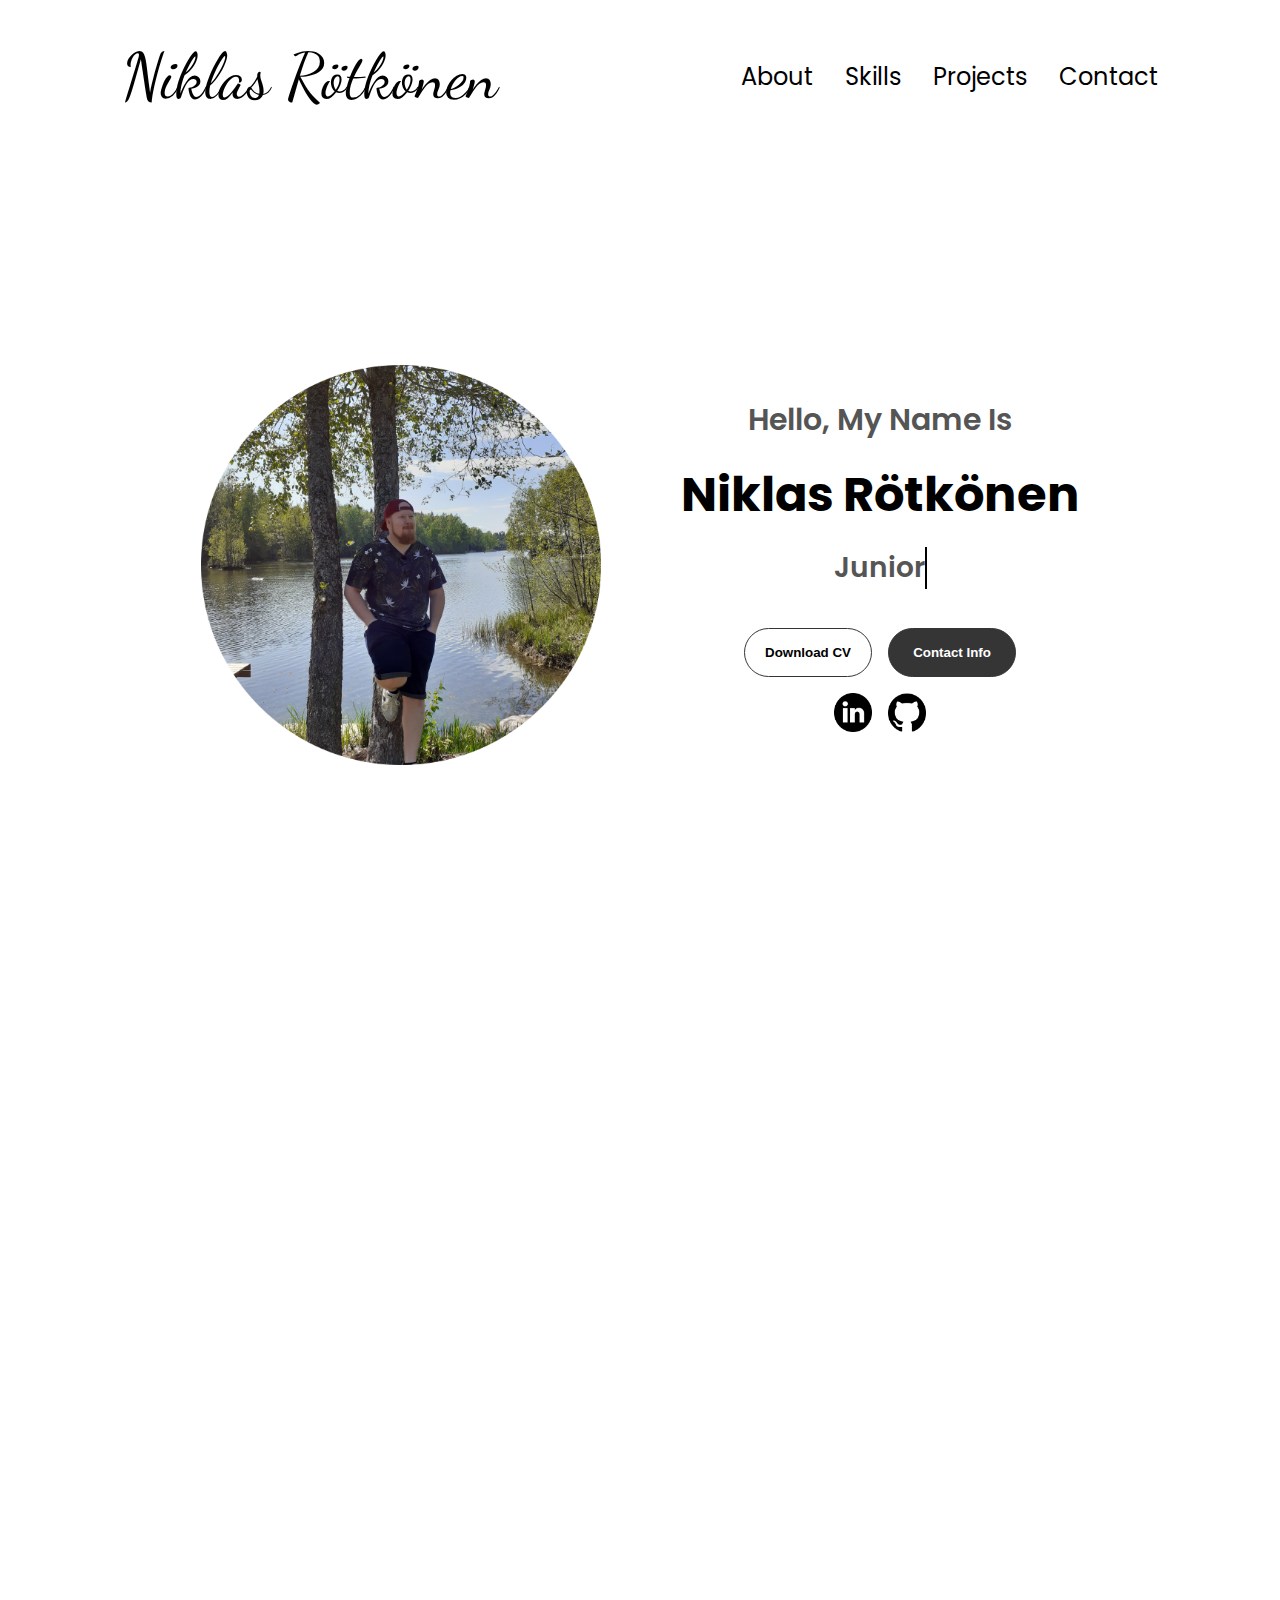
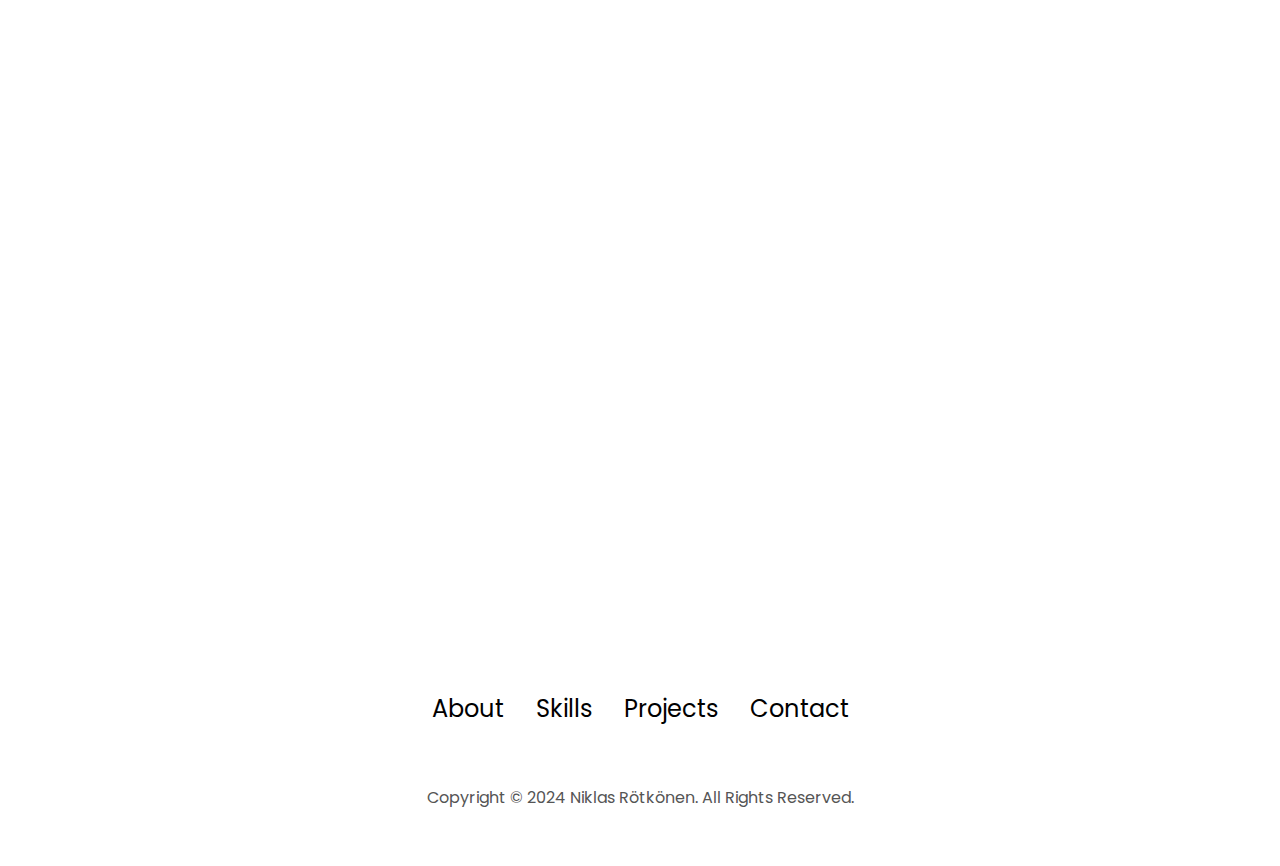
==== commit 275b3c47: "bug fixes" ====
--- a/index.html
+++ b/index.html
@@ -50,16 +50,16 @@
       </div>
       <div id="socials-container">
         <img src="assets/linkedin.png" alt="My Linkedin profile" class="icon"
-          onclick="location.href='https://linkedin.com/in/niklas-rötkönen-7517a8155/'">
+          onclick="openLink('https://linkedin.com/in/niklas-rötkönen-7517a8155/')">
         <img src="assets/github.png" alt="My Github profile" class="icon"
-          onclick="location.href='https://github.com/rotkonen'">
+          onclick="openLink('https://github.com/rotkonen')">
       </div>
     </div>
   </section>
   <section id="about" class="fade-in">
     <div class="section-container">
       <div class="section-pic-container">
-        <img src="assets/profile.png" alt="Profile picture" class="about-pic" />
+        <img src="assets/profile.png" alt="Profile picture" class="about-pic" loading="lazy" />
       </div>
       <div class="about-details-container">
         <h1 class="title-about">About Me</h1>
@@ -147,25 +147,25 @@
           <h2 class="skills-sub-title">Backend Development</h2>
           <div class="article-container">
             <article>
-              <img src="assets/nodejs.png" alt="Skills icon" class="icon" />
+              <img src="assets/nodejs.png" alt="Skills icon" class="icon" loading="lazy"/>
               <div class="skill-details">
                 <h3>Node.js</h3>
               </div>
             </article>
             <article>
-              <img src="assets/mongodb.png" alt="Skills icon" class="icon" />
+              <img src="assets/mongodb.png" alt="Skills icon" class="icon" loading="lazy"/>
               <div class="skill-details">
                 <h3>MongoDB</h3>
               </div>
             </article>
             <article>
-              <img src="assets/php.png" alt="Skills icon" class="icon" />
+              <img src="assets/php.png" alt="Skills icon" class="icon" loading="lazy"/>
               <div class="skill-details">
                 <h3>PHP</h3>
               </div>
             </article>
             <article>
-              <img src="assets/checkmark.png" alt="Skills icon" class="icon" />
+              <img src="assets/checkmark.png" alt="Skills icon" class="icon" loading="lazy"/>
               <div class="skill-details">
                 <h3>NoSQL</h3>
               </div>
@@ -173,28 +173,57 @@
           </div>
         </div>
         <div class="details-container">
+          <h2 class="skills-sub-title">Frameworks</h2>
+          <div class="article-container">
+            <article>
+              <img src="assets/angular.png" alt="Skills icon" class="icon" loading="lazy"/>
+              <div class="skill-details">
+                <h3>Angular</h3>
+              </div>
+            </article>
+            <article>
+              <img src="assets/react.png" alt="Skills icon" class="icon" loading="lazy"/>
+              <div class="skill-details">
+                <h3>React</h3>
+              </div>
+            </article>
+            <article>
+              <img src="assets/vue-js.png" alt="Skills icon" class="icon" loading="lazy"/>
+              <div class="skill-details">
+                <h3>Vue.js</h3>
+              </div>
+            </article>
+            <article>
+              <img src="assets/express-js.png" alt="Skills icon" class="icon" loading="lazy"/>
+              <div class="skill-details">
+                <h3>Express</h3>
+              </div>
+            </article>
+          </div>
+        </div>
+        <div class="details-container">
           <h2 class="skills-sub-title">Other</h2>
           <div class="article-container">
             <article>
-              <img src="assets/python.png" alt="Skills icon" class="icon" />
+              <img src="assets/python.png" alt="Skills icon" class="icon" loading="lazy"/>
               <div class="skill-details">
                 <h3>Python</h3>
               </div>
             </article>
             <article>
-              <img src="assets/c.png" alt="Skills icon" class="icon" />
+              <img src="assets/c.png" alt="Skills icon" class="icon" loading="lazy"/>
               <div class="skill-details">
                 <h3>C++</h3>
               </div>
             </article>
             <article>
-              <img src="assets/git.png" alt="Skills icon" class="icon" />
+              <img src="assets/git.png" alt="Skills icon" class="icon" loading="lazy"/>
               <div class="skill-details">
                 <h3>Git</h3>
               </div>
             </article>
             <article>
-              <img src="assets/visual-studio-code.png" alt="Skills icon" class="icon" />
+              <img src="assets/visual-studio-code.png" alt="Skills icon" class="icon" loading="lazy"/>
               <div class="skill-details">
                 <h3>VS Code</h3>
               </div>
@@ -211,27 +240,26 @@
       <div class="about-containers">
         <div class="details-container color-container">
           <div class="article-container">
-            <img src="assets/project-1.png" alt="Project 1" class="project-img" />
+            <img src="assets/project-1.png" alt="Project 1" class="project-img" loading="lazy"/>
           </div>
           <h2 class="skills-sub-title project-title">Angular Project</h2>
-          <p class="project-info">More info at the GitHub repo README</p>
           <div class="btn-container">
             <button class="btn btn-color-2 project-btn"
-              onclick="location.href='https://github.com/rotkonen/ShoppingList'">Github</button>
-            <button class="btn btn-color-2 project-btn" onclick="location.href=''">Live Demo Coming Soon</button>
+              onclick="location.href=''">Github</button>
+            <button class="btn btn-color-2 project-btn" 
+              onclick="location.href=''">Live Demo Coming Soon</button>
           </div>
         </div>
         <div class="details-container color-container">
           <div class="article-container">
-            <img src="assets/project-2.png" alt="Project 2" class="project-img" />
+            <img src="assets/project-2.png" alt="Project 2" class="project-img" loading="lazy"/>
           </div>
           <h2 class="skills-sub-title project-title">Portfolio Project</h2>
-          <p class="project-info">More info at the GitHub repo README</p>
           <div class="btn-container">
             <button class="btn btn-color-2 project-btn"
-              onclick="location.href='https://github.com/rotkonen/Portfolio'">Github</button>
-            <button class="btn btn-color-2 project-btn"
-              onclick="location.href='https://rotkonen.github.io/Portfolio/'">Live Demo</button>
+              onclick="openLink('https://github.com/rotkonen/Portfolio')">Github</button>
+            <button class="btn btn-color-2 project-btn" 
+              onclick="openLink('https://rotkonen.github.io/Portfolio/')">Live Demo</button>
           </div>
         </div>
       </div>
@@ -242,12 +270,12 @@
     <h1 class="title">Contact Me</h1>
     <div class="contact-info-upper-container">
       <div class="contact-info-container">
-        <img src="assets/email.png" alt="Email icon" class="icon contact-icon email-icon" />
+        <img src="assets/email.png" alt="Email icon" class="icon contact-icon email-icon" loading="lazy"/>
         <p><a href="mailto:niklas.rotkonen@hotmail.com">niklas.rotkonen@hotmail.com</a></p>
       </div>
       <div class="contact-info-container">
-        <img src="assets/linkedin.png" alt="LinkedIn icon" class="icon contact-icon" />
-        <p><a href="https://linkedin.com/in/niklas-rötkönen-7517a8155/">LinkedIn</a></p>
+        <img src="assets/linkedin.png" alt="LinkedIn icon" class="icon contact-icon" loading="lazy"/>
+        <p><a href="https://linkedin.com/in/niklas-rötkönen-7517a8155/" target="_blank">LinkedIn</a></p>
       </div>
     </div>
   </section>
--- a/style.css
+++ b/style.css
@@ -163,6 +163,16 @@
     transform: none;
 }
 
+.fade-in {
+    opacity: 0;
+    transform: translateY(20px);
+    transition: opacity 0.5s ease-in-out, transform 0.5s ease-in-out;
+}
+
+.fade-in.active {
+    opacity: 1;
+}
+
 /* Sections */
 
 section {
@@ -528,6 +538,11 @@
     width: 10rem;
     justify-content: space-around;
     gap: 0.5rem;
+    transition: transform 0.3s ease-in-out;
+}
+
+article:hover {
+    transform: translateY(-5px);
 }
 
 article .icon {
@@ -651,14 +666,4 @@
 
 footer p {
     text-align: center;
-}
-
-.fade-in {
-    opacity: 0;
-    transform: translateY(20px);
-    transition: opacity 0.5s ease-in-out, transform 0.5s ease-in-out;
-}
-
-.fade-in.active {
-    opacity: 1;
 }